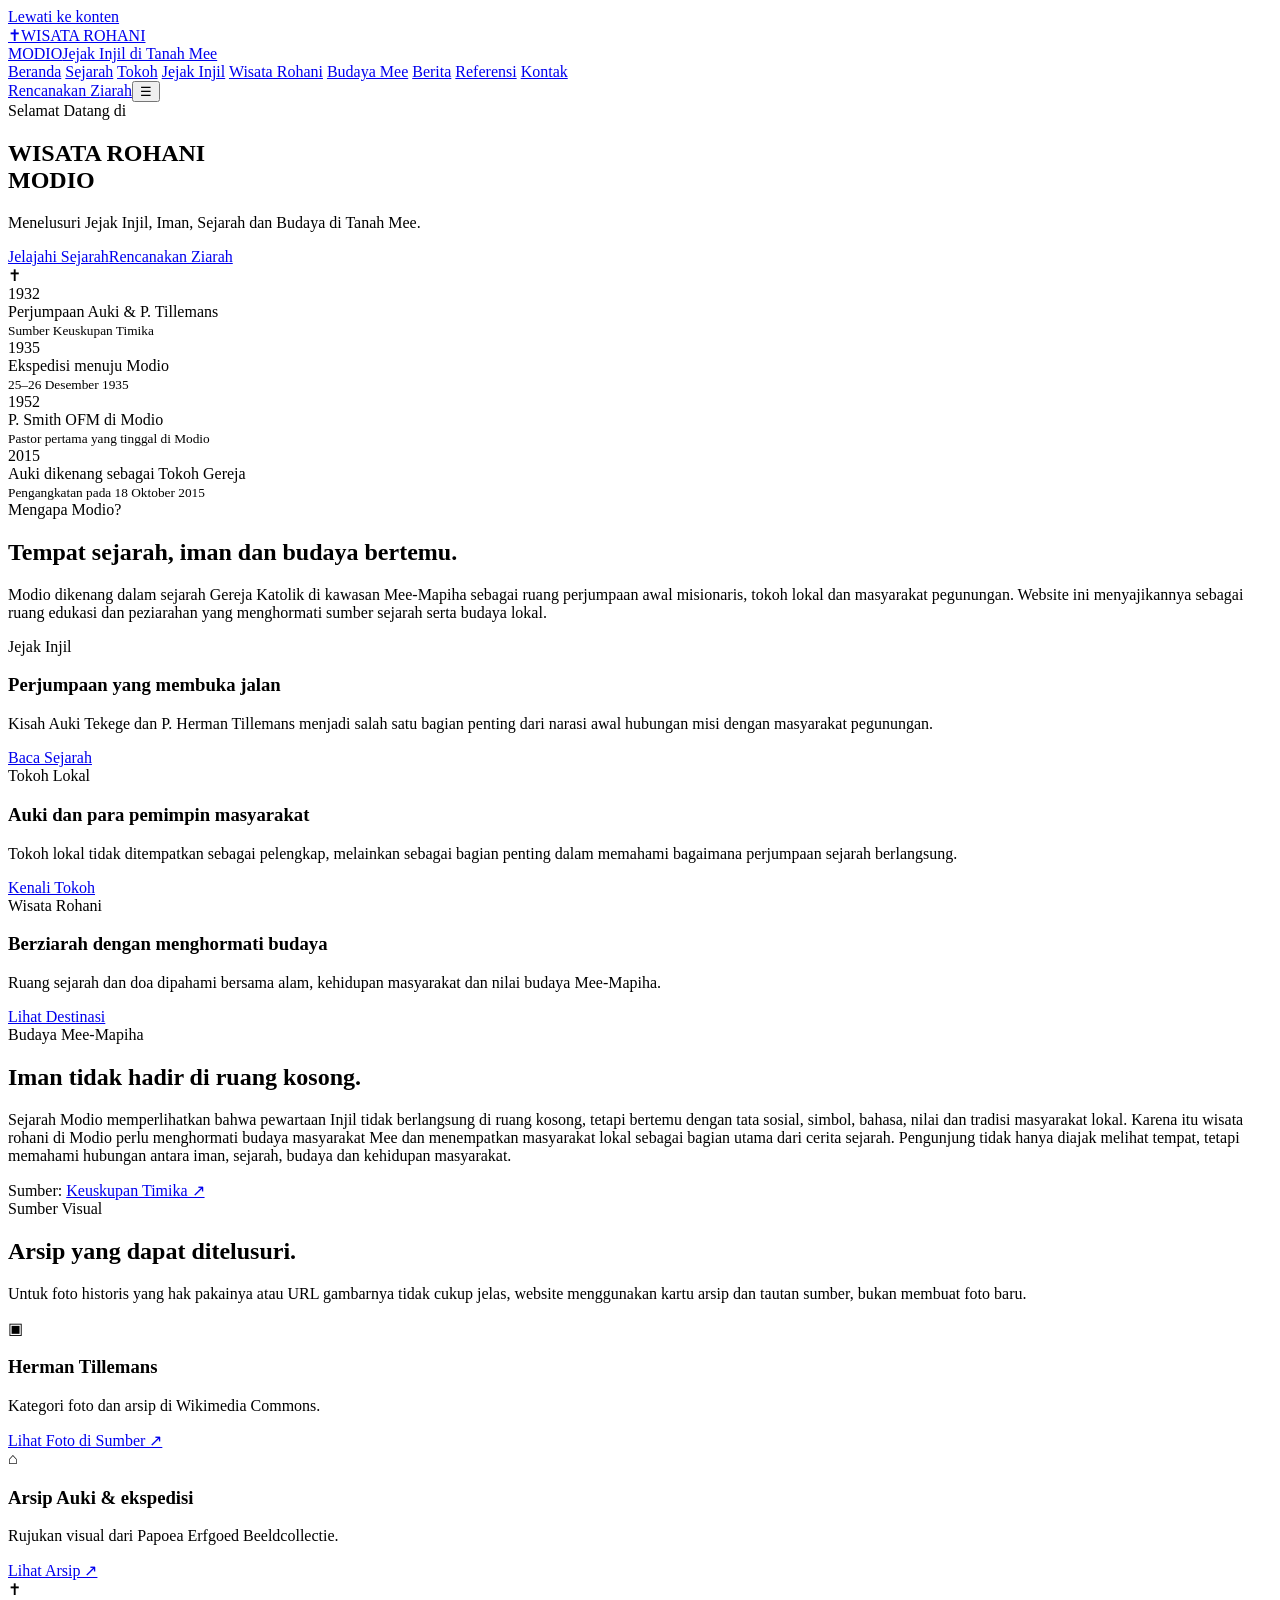
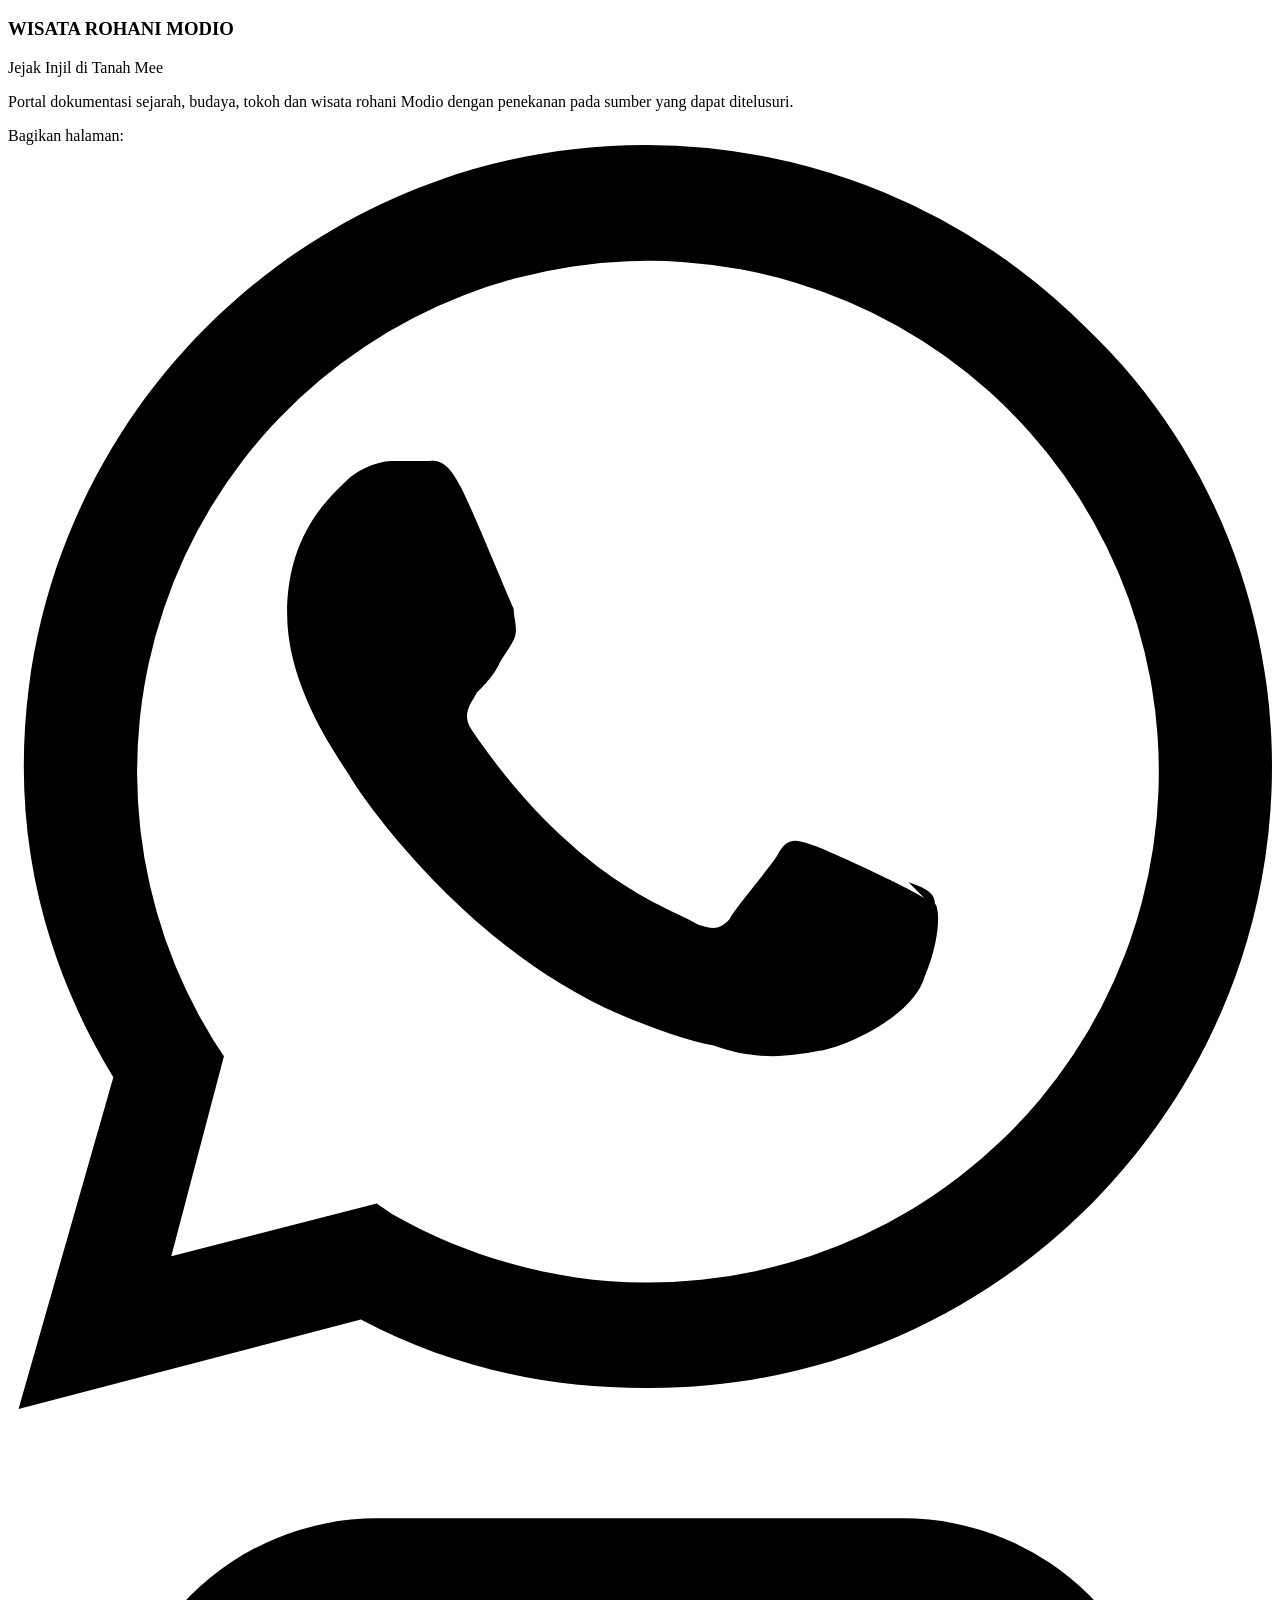
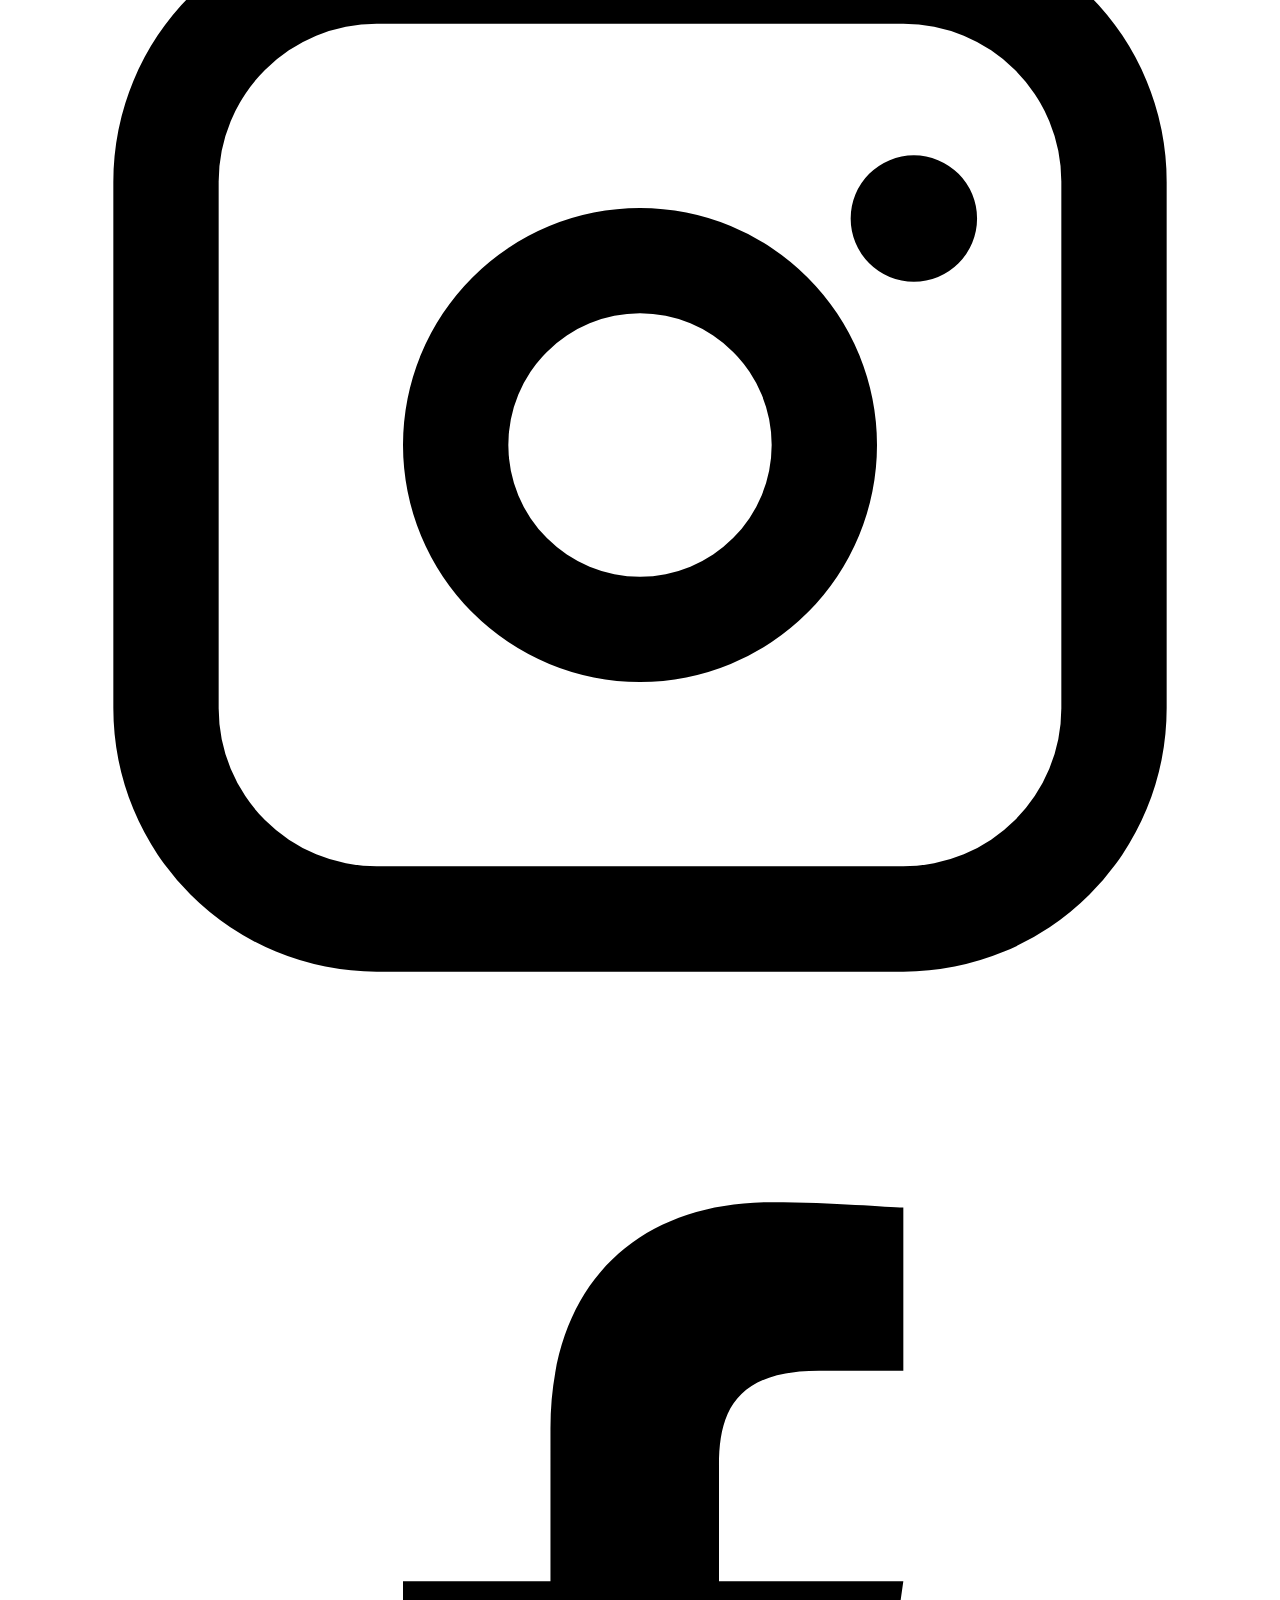
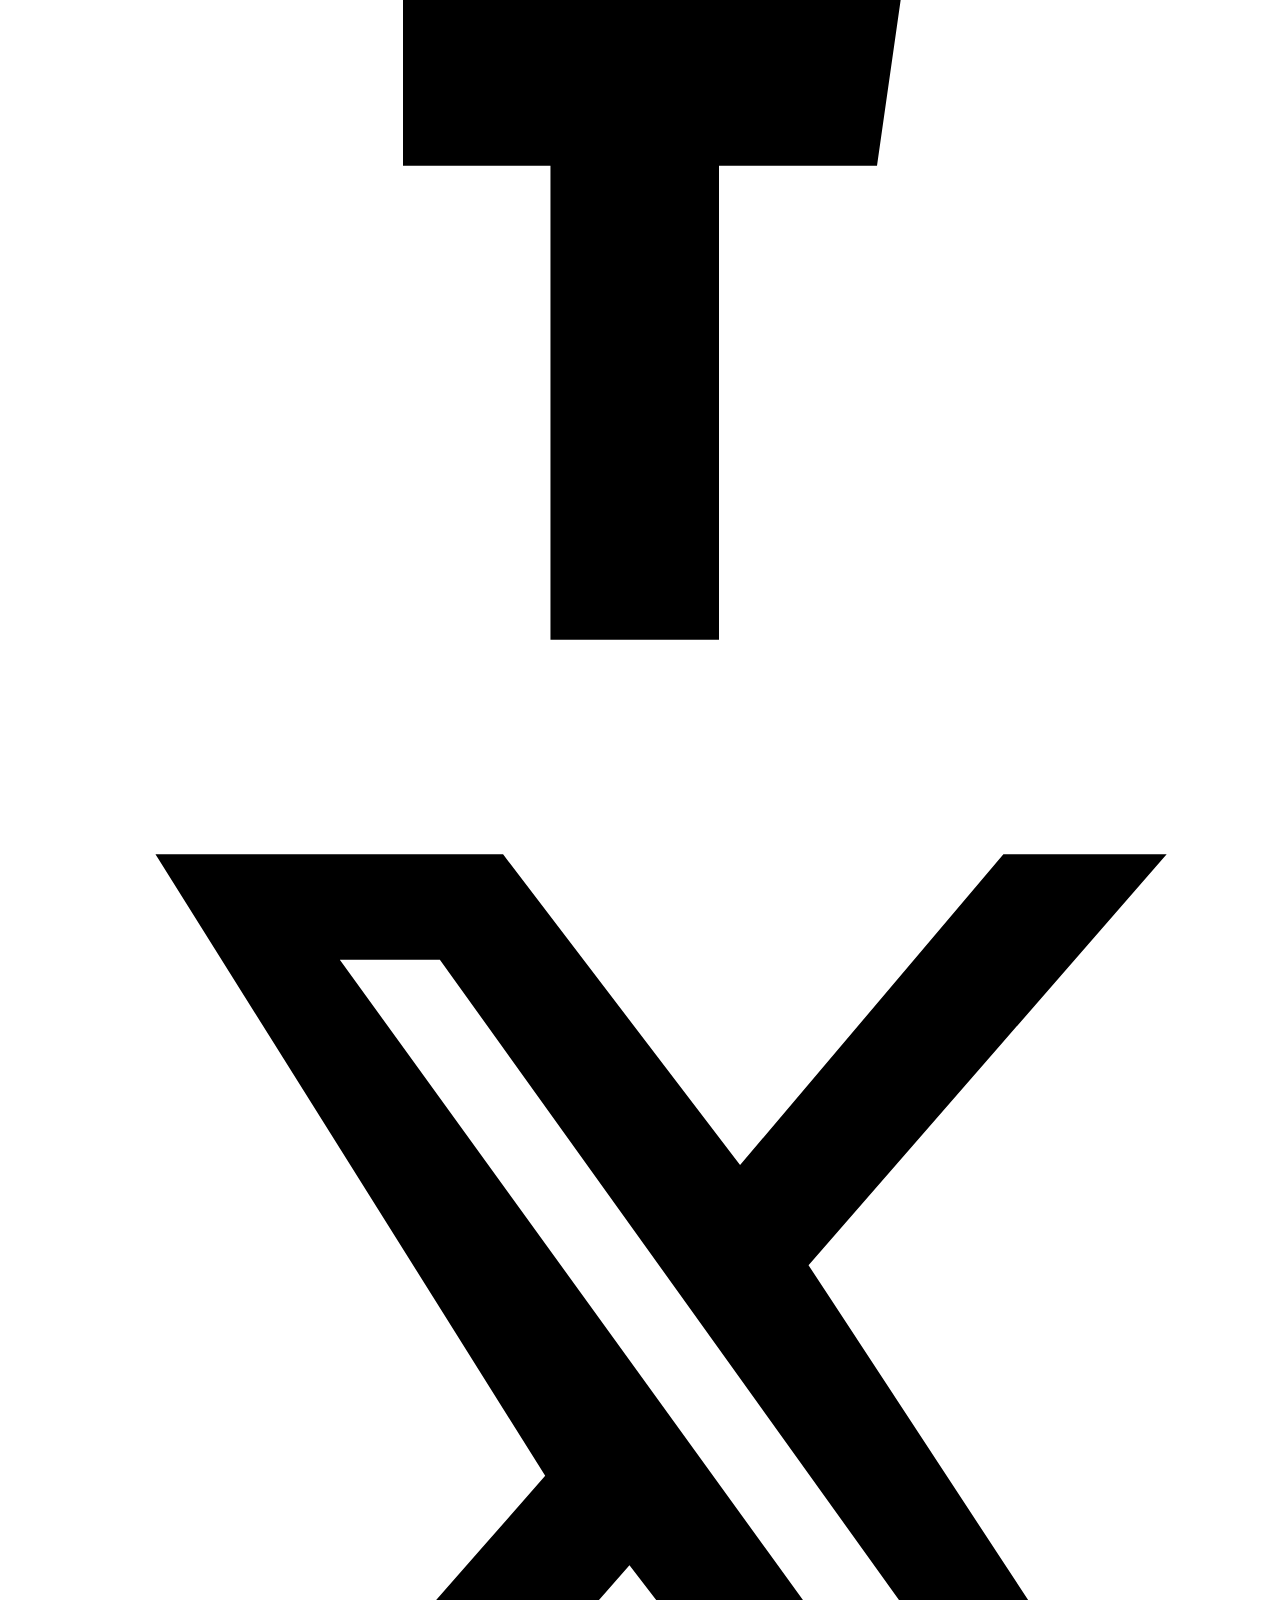
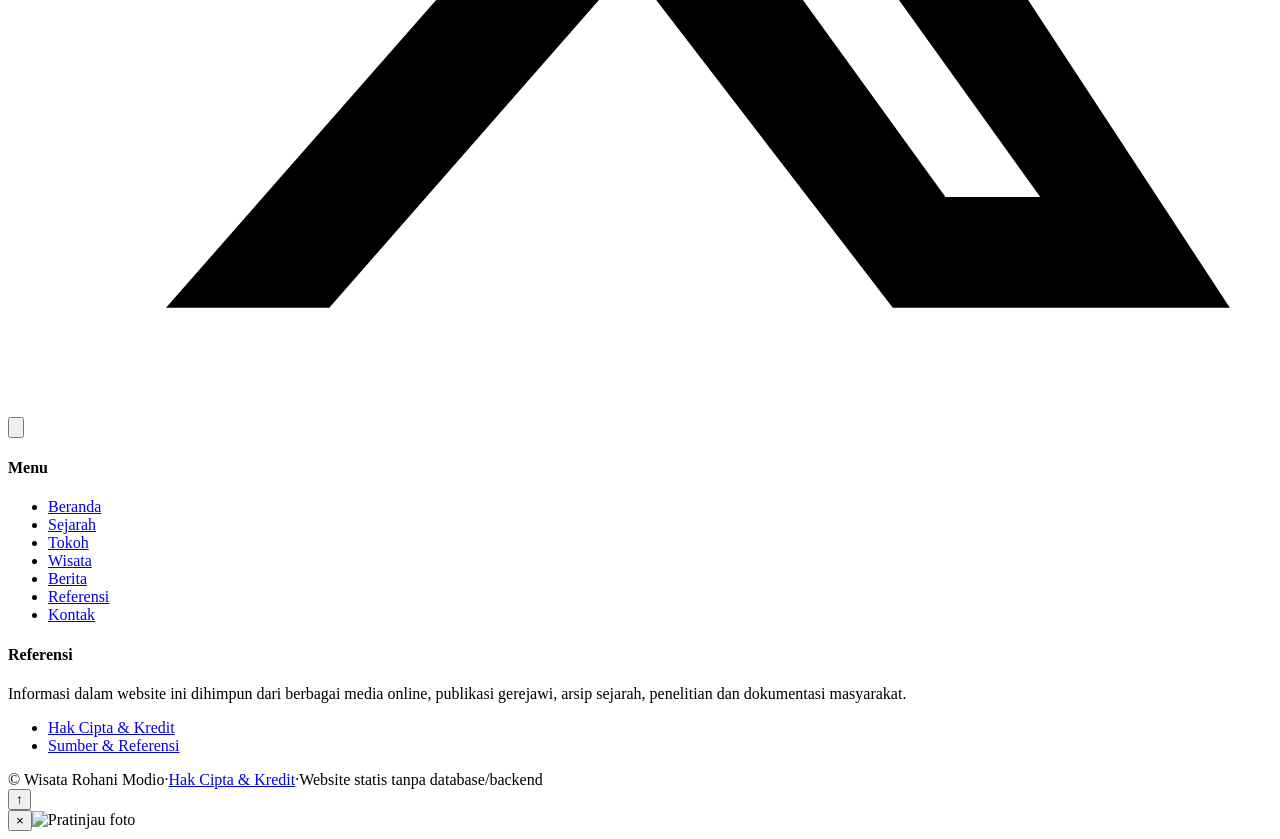
==== index.html @ 0e38d4d9 "Add files via upload" ====
<!doctype html>
<html lang="id">
<head>
<meta charset="utf-8">
<meta name="viewport" content="width=device-width, initial-scale=1">
<title>Wisata Rohani Modio | Jejak Injil di Tanah Mee</title>
<meta name="description" content="Website dokumentasi sejarah, tokoh, budaya dan wisata rohani Modio di Tanah Mee.">
<meta name="keywords" content="Wisata Rohani Modio, Modio, Auki Tekege, Sejarah Modio, Mee, Papua, Wisata Rohani Papua, Gereja Katolik Modio, P. Herman Tillemans, P. Smith OFM">
<meta property="og:type" content="website">
<meta property="og:title" content="Wisata Rohani Modio | Jejak Injil di Tanah Mee">
<meta property="og:description" content="Website dokumentasi sejarah, tokoh, budaya dan wisata rohani Modio di Tanah Mee.">
<meta property="og:url" content="https://example.com/index.html">
<meta property="og:site_name" content="Wisata Rohani Modio">
<link rel="canonical" href="https://example.com/index.html">
<link rel="icon" href="assets/icons/cross.svg" type="image/svg+xml">
<link rel="stylesheet" href="css/style.css">
</head><a class="skip-link" href="#main">Lewati ke konten</a>
<header class="site-header"><div class="container navbar">
<a class="brand" href="index.html" aria-label="Wisata Rohani Modio, Beranda">
  <span class="brand-mark" aria-hidden="true">✝</span><span><span class="brand-title">WISATA ROHANI<br>MODIO</span><span class="brand-sub">Jejak Injil di Tanah Mee</span></span>
</a>
<nav class="nav-links" aria-label="Navigasi utama">
  <a data-page="index.html" href="index.html">Beranda</a>
  <a data-page="sejarah.html" href="sejarah.html">Sejarah</a>
  <a data-page="tokoh.html" href="tokoh.html">Tokoh</a>
  <a data-page="wisata.html" href="wisata.html">Jejak Injil</a>
  <a data-page="wisata.html" href="wisata.html">Wisata Rohani</a>
  <a data-page="wisata.html" href="wisata.html#budaya">Budaya Mee</a>
  <a data-page="berita.html" href="berita.html">Berita</a>
  <a data-page="referensi.html" href="referensi.html">Referensi</a>
  <a data-page="kontak.html" href="kontak.html">Kontak</a>
</nav><a class="nav-cta" href="kontak.html">Rencanakan Ziarah</a><button class="menu-toggle" aria-label="Buka menu" aria-expanded="false">☰</button>
</div></header>
<main id="main">
<section class="hero"><div class="container hero-inner reveal">
<div class="eyebrow">Selamat Datang di</div><h1>WISATA ROHANI<br><span>MODIO</span></h1>
<p>Menelusuri Jejak Injil, Iman, Sejarah dan Budaya di Tanah Mee.</p>
<div class="hero-actions"><a class="btn btn-primary" href="sejarah.html">Jelajahi Sejarah</a><a class="btn btn-light" href="kontak.html">Rencanakan Ziarah</a></div>
</div><div class="cross-note" aria-hidden="true">✝</div></section>
<section class="stats"><div class="container stats-grid">
<div class="stat"><div class="stat-year">1932</div><div class="stat-label">Perjumpaan Auki &amp; P. Tillemans</div><small>Sumber Keuskupan Timika</small></div>
<div class="stat"><div class="stat-year">1935</div><div class="stat-label">Ekspedisi menuju Modio</div><small>25–26 Desember 1935</small></div>
<div class="stat"><div class="stat-year">1952</div><div class="stat-label">P. Smith OFM di Modio</div><small>Pastor pertama yang tinggal di Modio</small></div>
<div class="stat"><div class="stat-year">2015</div><div class="stat-label">Auki dikenang sebagai Tokoh Gereja</div><small>Pengangkatan pada 18 Oktober 2015</small></div>
</div></section>

<section class="section"><div class="container">
<div class="section-head"><div><div class="kicker">Mengapa Modio?</div><h2>Tempat sejarah, iman dan budaya bertemu.</h2></div><p class="section-intro">Modio dikenang dalam sejarah Gereja Katolik di kawasan Mee-Mapiha sebagai ruang perjumpaan awal misionaris, tokoh lokal dan masyarakat pegunungan. Website ini menyajikannya sebagai ruang edukasi dan peziarahan yang menghormati sumber sejarah serta budaya lokal.</p></div>
<div class="cards">
<article class="card reveal"><div class="card-body"><div class="kicker">Jejak Injil</div><h3>Perjumpaan yang membuka jalan</h3><p>Kisah Auki Tekege dan P. Herman Tillemans menjadi salah satu bagian penting dari narasi awal hubungan misi dengan masyarakat pegunungan.</p><a class="btn btn-primary" href="sejarah.html">Baca Sejarah</a></div></article>
<article class="card reveal"><div class="card-body"><div class="kicker">Tokoh Lokal</div><h3>Auki dan para pemimpin masyarakat</h3><p>Tokoh lokal tidak ditempatkan sebagai pelengkap, melainkan sebagai bagian penting dalam memahami bagaimana perjumpaan sejarah berlangsung.</p><a class="btn btn-primary" href="tokoh.html">Kenali Tokoh</a></div></article>
<article class="card reveal"><div class="card-body"><div class="kicker">Wisata Rohani</div><h3>Berziarah dengan menghormati budaya</h3><p>Ruang sejarah dan doa dipahami bersama alam, kehidupan masyarakat dan nilai budaya Mee-Mapiha.</p><a class="btn btn-primary" href="wisata.html">Lihat Destinasi</a></div></article>
</div></div></section>

<section class="section alt" id="budaya"><div class="container"><div class="section-head"><div><div class="kicker">Budaya Mee-Mapiha</div><h2>Iman tidak hadir di ruang kosong.</h2></div></div>
<div class="callout"><p>Sejarah Modio memperlihatkan bahwa pewartaan Injil tidak berlangsung di ruang kosong, tetapi bertemu dengan tata sosial, simbol, bahasa, nilai dan tradisi masyarakat lokal. Karena itu wisata rohani di Modio perlu menghormati budaya masyarakat Mee dan menempatkan masyarakat lokal sebagai bagian utama dari cerita sejarah. Pengunjung tidak hanya diajak melihat tempat, tetapi memahami hubungan antara iman, sejarah, budaya dan kehidupan masyarakat.</p><div class="source" style="margin-top:14px">Sumber: <a href="https://www.keuskupantimika.org/gereja-dan-budaya-lokal/" target="_blank" rel="noopener noreferrer">Keuskupan Timika ↗</a></div></div>
</div></section>

<section class="section"><div class="container"><div class="section-head"><div><div class="kicker">Sumber Visual</div><h2>Arsip yang dapat ditelusuri.</h2></div><p class="section-intro">Untuk foto historis yang hak pakainya atau URL gambarnya tidak cukup jelas, website menggunakan kartu arsip dan tautan sumber, bukan membuat foto baru.</p></div>
<div class="archive-grid">
<div class="archive-card reveal"><div class="archive-icon">▣</div><div><h3>Herman Tillemans</h3><p>Kategori foto dan arsip di Wikimedia Commons.</p><a class="btn btn-primary" href="https://commons.wikimedia.org/wiki/Category:Herman_Tillemans" target="_blank" rel="noopener noreferrer">Lihat Foto di Sumber ↗</a></div></div>
<div class="archive-card reveal"><div class="archive-icon">⌂</div><div><h3>Arsip Auki &amp; ekspedisi</h3><p>Rujukan visual dari Papoea Erfgoed Beeldcollectie.</p><a class="btn btn-primary" href="https://www.papuaheritage.com/papua-tengah/paniai-dogiyai-deiyai" target="_blank" rel="noopener noreferrer">Lihat Arsip ↗</a></div></div>
</div></div></section>
</main><footer class="footer">
<div class="container">
  <div class="footer-grid">
    <div>
      <div class="footer-brand"><span class="footer-cross">✝</span><div><h3>WISATA ROHANI MODIO</h3><p class="footer-tagline">Jejak Injil di Tanah Mee</p></div></div>
      <p>Portal dokumentasi sejarah, budaya, tokoh dan wisata rohani Modio dengan penekanan pada sumber yang dapat ditelusuri.</p>
      <div class="footer-social" aria-label="Bagikan website Wisata Rohani Modio">
        <span class="social-label">Bagikan halaman:</span>
        <a class="social-icon whatsapp" data-share-social="whatsapp" href="#" target="_blank" rel="noopener noreferrer" aria-label="Bagikan melalui WhatsApp" title="Bagikan ke WhatsApp"><svg viewBox="0 0 24 24" aria-hidden="true"><path d="M20.5 3.5A11.8 11.8 0 0 0 12.1 0C5.6 0 .3 5.3.3 11.8c0 2.1.6 4.1 1.7 5.9L.2 24l6.5-1.7c1.7.9 3.5 1.3 5.4 1.3h.1c6.5 0 11.8-5.3 11.8-11.8 0-3.2-1.3-6.2-3.5-8.3ZM12.1 21.6c-1.7 0-3.4-.5-4.8-1.3l-.3-.2-3.9 1 1-3.8-.2-.3a9.7 9.7 0 1 1 8.2 4.6Zm5.3-7.3c-.3-.2-1.8-.9-2.1-1-.3-.1-.5-.2-.7.2-.2.3-.8 1-.9 1.2-.2.2-.3.2-.6.1-.3-.2-1.3-.5-2.5-1.6-.9-.8-1.6-1.8-1.8-2.1-.2-.3 0-.5.1-.7.1-.1.3-.3.4-.5.1-.2.2-.3.3-.5.1-.2 0-.4 0-.6-.1-.2-.7-1.7-1-2.3-.3-.6-.5-.5-.7-.5h-.6c-.2 0-.6.1-.9.4-.3.3-1.1 1-1.1 2.5s1.1 2.9 1.2 3.1c.1.2 2.1 3.2 5.1 4.5.7.3 1.3.5 1.8.6.8.3 1.5.2 2 .1.6-.1 1.8-.7 2-1.4.3-.7.3-1.3.2-1.4 0-.2-.2-.3-.5-.4Z"/></svg></a>
        <a class="social-icon instagram" data-share-social="instagram" href="#" target="_blank" rel="noopener noreferrer" aria-label="Bagikan melalui Instagram" title="Bagikan ke Instagram"><svg viewBox="0 0 24 24" aria-hidden="true"><path d="M7 2h10a5 5 0 0 1 5 5v10a5 5 0 0 1-5 5H7a5 5 0 0 1-5-5V7a5 5 0 0 1 5-5Zm0 2a3 3 0 0 0-3 3v10a3 3 0 0 0 3 3h10a3 3 0 0 0 3-3V7a3 3 0 0 0-3-3H7Zm5 3.5A4.5 4.5 0 1 1 7.5 12 4.5 4.5 0 0 1 12 7.5Zm0 2A2.5 2.5 0 1 0 14.5 12 2.5 2.5 0 0 0 12 9.5Zm5.2-3a1.2 1.2 0 1 1-1.2 1.2 1.2 1.2 0 0 1 1.2-1.2Z"/></svg></a>
        <a class="social-icon facebook" data-share-social="facebook" href="#" target="_blank" rel="noopener noreferrer" aria-label="Bagikan melalui Facebook" title="Bagikan ke Facebook"><svg viewBox="0 0 24 24" aria-hidden="true"><path d="M13.5 22v-9h3l.5-3.5h-3.5V7.3c0-1 .3-1.8 1.9-1.8H17V2.4c-.3 0-1.3-.1-2.5-.1-2.5 0-4.2 1.5-4.2 4.3v2.9H7.5V13h2.8v9h3.2Z"/></svg></a>
        <a class="social-icon x-social" data-share-social="x" href="#" target="_blank" rel="noopener noreferrer" aria-label="Bagikan melalui X" title="Bagikan ke X"><svg viewBox="0 0 24 24" aria-hidden="true"><path d="M18.9 2H22l-6.8 7.8L23.2 22h-6.4l-5-6.5L6.1 22H3l7.2-8.2L2.8 2h6.6l4.5 5.9L18.9 2Zm-1.1 17.9h1.8L8.2 4H6.3l11.5 15.9Z"/></svg></a>
        <button class="social-icon copy-share" type="button" data-copy-link aria-label="Salin tautan website" title="Salin tautan"><svg viewBox="0 0 24 24" aria-hidden="true"><path d="M16 1H4a2 2 0 0 0-2 2v13h2V3h12V1Zm3 4H8a2 2 0 0 0-2 2v14a2 2 0 0 0 2 2h11a2 2 0 0 0 2-2V7a2 2 0 0 0-2-2Zm0 16H8V7h11v14Z"/></svg></button>
      </div>
    </div>
    <div><h4>Menu</h4><ul><li><a href="index.html">Beranda</a></li><li><a href="sejarah.html">Sejarah</a></li><li><a href="tokoh.html">Tokoh</a></li><li><a href="wisata.html">Wisata</a></li><li><a href="berita.html">Berita</a></li><li><a href="referensi.html">Referensi</a></li><li><a href="kontak.html">Kontak</a></li></ul></div>
    <div><h4>Referensi</h4><p>Informasi dalam website ini dihimpun dari berbagai media online, publikasi gerejawi, arsip sejarah, penelitian dan dokumentasi masyarakat.</p><ul class="footer-legal"><li><a href="hak-cipta.html">Hak Cipta &amp; Kredit</a></li><li><a href="referensi.html">Sumber &amp; Referensi</a></li></ul></div>
  </div>
  <div class="copyright"><span>© <span data-year></span> Wisata Rohani Modio</span><span class="copyright-sep">·</span><a href="hak-cipta.html">Hak Cipta &amp; Kredit</a><span class="copyright-sep">·</span><span>Website statis tanpa database/backend</span></div>
</div></footer>
<button class="back-top" aria-label="Kembali ke atas">↑</button>
<div class="modal" id="photoModal" role="dialog" aria-modal="true" aria-label="Pratinjau foto"><div class="modal-box"><button class="modal-close" aria-label="Tutup">×</button><img src="" alt="Pratinjau foto"><div class="modal-caption"></div></div></div>
<script src="js/script.js"></script></body></html>
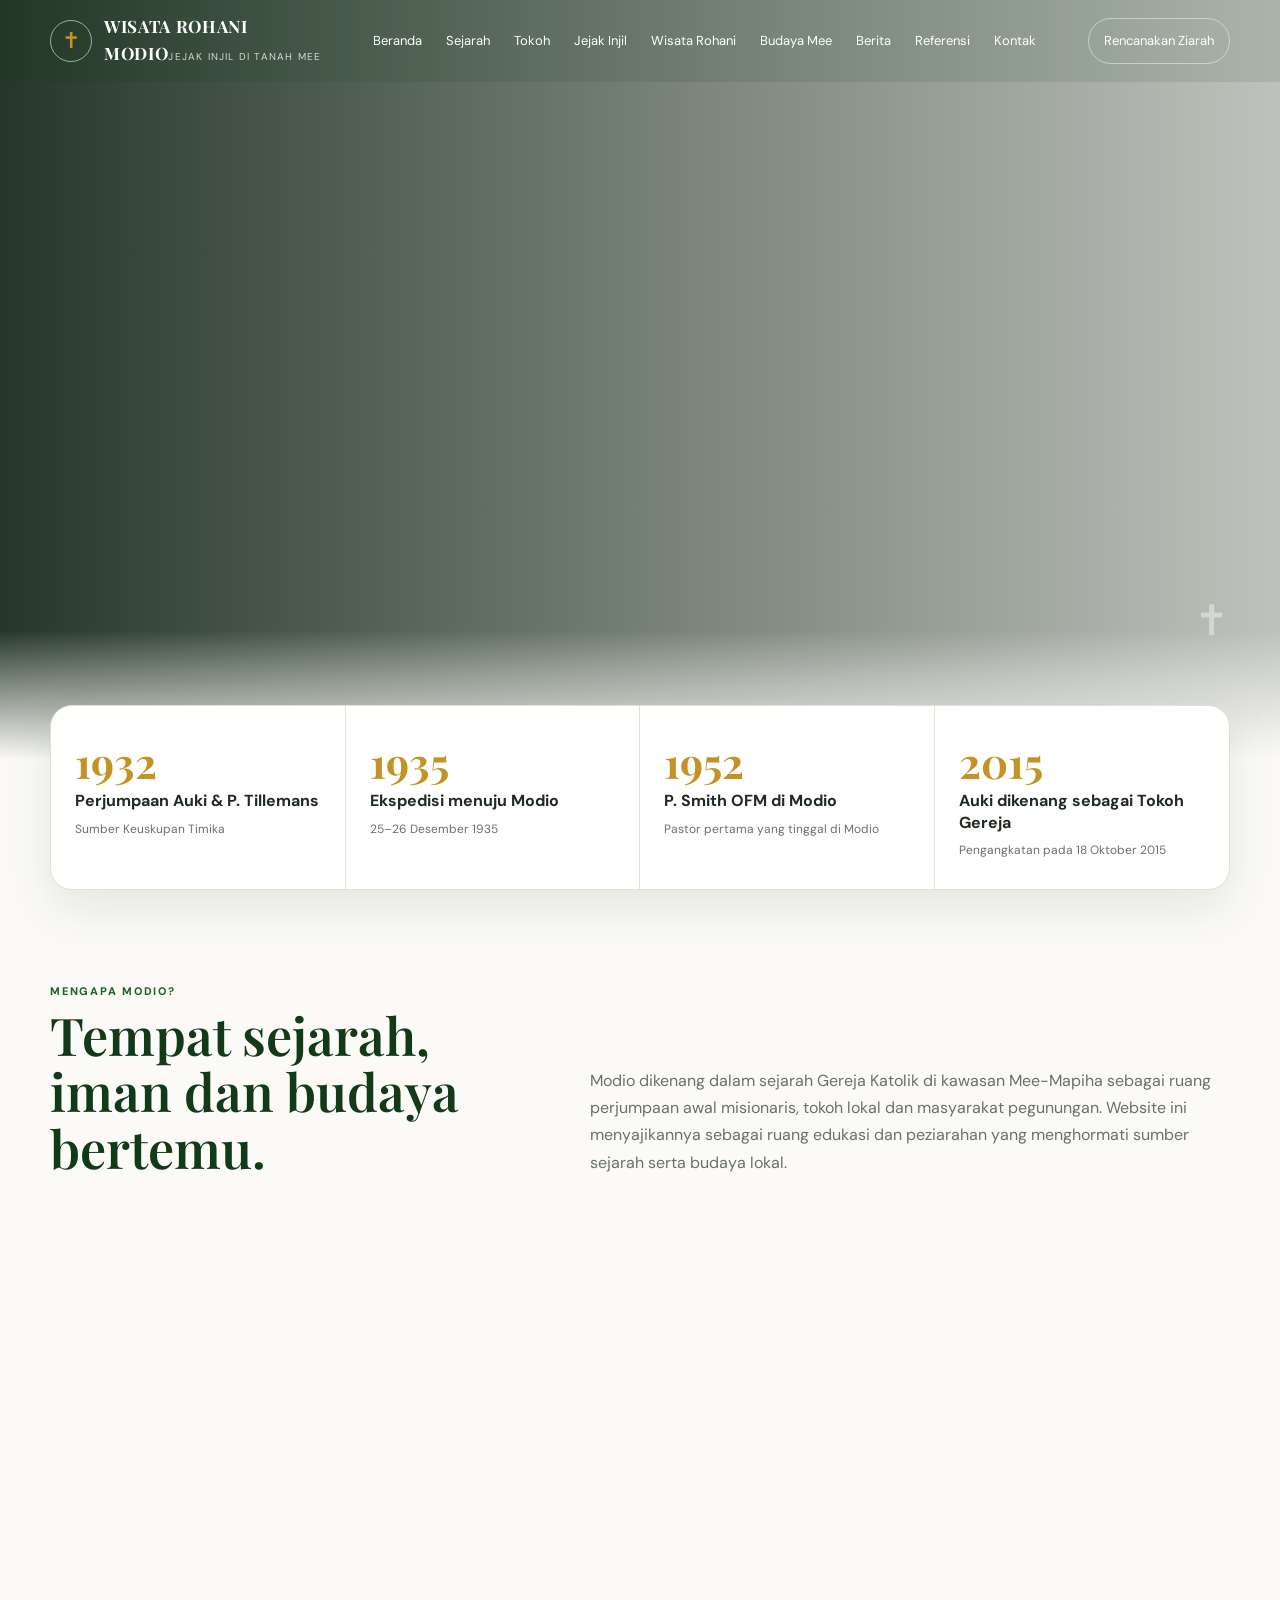
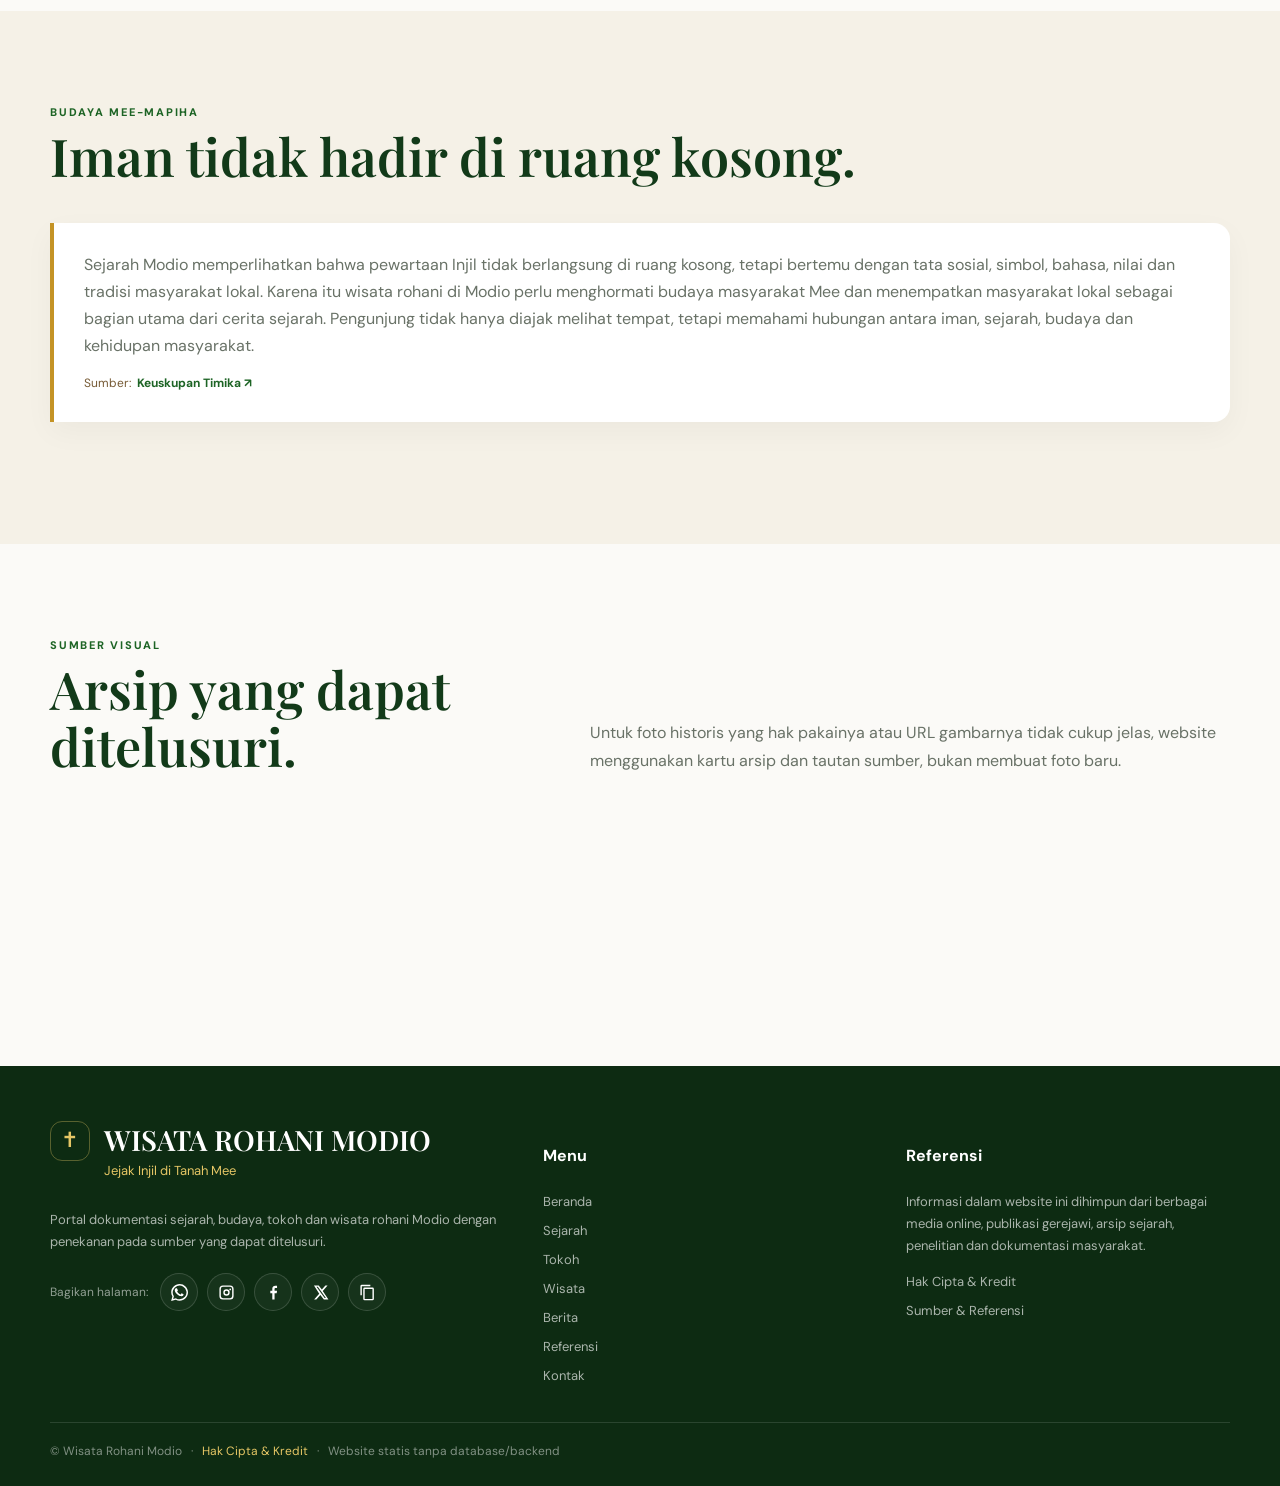
==== commit ee6d4de5: "Update index.html" ====
--- a/index.html
+++ b/index.html
@@ -12,8 +12,8 @@
 <meta property="og:url" content="https://example.com/index.html">
 <meta property="og:site_name" content="Wisata Rohani Modio">
 <link rel="canonical" href="https://example.com/index.html">
-<link rel="icon" href="assets/icons/cross.svg" type="image/svg+xml">
-<link rel="stylesheet" href="css/style.css">
+<link rel="icon" href="cross.svg" type="image/svg+xml">
+<link rel="stylesheet" href="style.css">
 </head><a class="skip-link" href="#main">Lewati ke konten</a>
 <header class="site-header"><div class="container navbar">
 <a class="brand" href="index.html" aria-label="Wisata Rohani Modio, Beranda">
@@ -83,4 +83,4 @@
 </div></footer>
 <button class="back-top" aria-label="Kembali ke atas">↑</button>
 <div class="modal" id="photoModal" role="dialog" aria-modal="true" aria-label="Pratinjau foto"><div class="modal-box"><button class="modal-close" aria-label="Tutup">×</button><img src="" alt="Pratinjau foto"><div class="modal-caption"></div></div></div>
-<script src="js/script.js"></script></body></html>+<script src="js/script.js"></script></body></html>
--- a/style.css
+++ b/style.css
@@ -0,0 +1,60 @@
+
+@import url('https://fonts.googleapis.com/css2?family=DM+Sans:wght@400;500;600;700&family=Playfair+Display:wght@500;600;700&display=swap');
+
+:root{
+  --green-900:#123A19;--green-700:#1D6425;--gold:#C49325;--cream:#F5F1E7;
+  --white:#fff;--brown:#765A35;--ink:#1f2a20;--muted:#697267;--line:#e6e0d3;
+  --shadow:0 18px 50px rgba(18,58,25,.10);--radius:18px;--max:1180px;
+}
+*{box-sizing:border-box}html{scroll-behavior:smooth}body{margin:0;font-family:"DM Sans",sans-serif;color:var(--ink);background:#fbfaf7;line-height:1.7}
+img{max-width:100%;display:block}a{color:inherit}button,input,textarea,select{font:inherit}
+.container{width:min(var(--max),calc(100% - 40px));margin:auto}.skip-link{position:fixed;left:12px;top:-50px;background:var(--gold);color:#111;padding:10px 14px;z-index:9999}.skip-link:focus{top:12px}
+.site-header{position:fixed;inset:0 0 auto 0;z-index:1000;transition:.25s;background:rgba(18,58,25,.10);color:#fff}
+.site-header.scrolled{background:rgba(18,58,25,.97);box-shadow:0 8px 28px rgba(0,0,0,.12)}
+.navbar{min-height:82px;display:flex;align-items:center;justify-content:space-between;gap:22px}.brand{display:flex;align-items:center;gap:12px;text-decoration:none}.brand-mark{width:42px;height:42px;border:1px solid rgba(255,255,255,.55);border-radius:50%;display:grid;place-items:center;color:var(--gold);font-size:22px}.brand-title{font-family:"Playfair Display",serif;font-weight:700;font-size:17px;line-height:1.05;letter-spacing:.04em}.brand-sub{font-size:10px;opacity:.78;letter-spacing:.12em;text-transform:uppercase;margin-top:4px}
+.nav-links{display:flex;align-items:center;gap:4px;list-style:none;margin:0;padding:0}.nav-links a{display:block;text-decoration:none;padding:9px 10px;border-radius:10px;font-size:13px}.nav-links a:hover,.nav-links a.active{background:rgba(255,255,255,.11);color:#fff}
+.nav-cta{border:1px solid rgba(255,255,255,.45);padding:11px 15px;border-radius:999px;text-decoration:none;font-size:13px;white-space:nowrap}.nav-cta:hover{background:var(--gold);border-color:var(--gold);color:#172018}
+.menu-toggle{display:none;border:0;background:transparent;color:#fff;font-size:28px;cursor:pointer}
+.hero{min-height:760px;display:grid;align-items:center;color:#fff;position:relative;overflow:hidden;background:
+linear-gradient(90deg,rgba(8,28,12,.88),rgba(8,28,12,.52) 55%,rgba(8,28,12,.25)),
+url("https://commons.wikimedia.org/wiki/Special:Redirect/file/Lapangan%20Terbang%20Papua.jpg?width=1800") center/cover no-repeat;}
+.hero:after{content:"";position:absolute;inset:auto 0 0;height:130px;background:linear-gradient(transparent,#fbfaf7)}
+.hero-inner{padding:150px 0 100px;position:relative;z-index:2;max-width:780px}.eyebrow{color:#f0d58c;text-transform:uppercase;letter-spacing:.18em;font-size:12px;font-weight:700;margin-bottom:15px}.hero h1{font:700 clamp(44px,7vw,86px)/.98 "Playfair Display",serif;margin:0 0 24px}.hero h1 span{color:#e0b951}.hero p{font-size:18px;max-width:660px;color:rgba(255,255,255,.88)}.hero-actions{display:flex;gap:12px;flex-wrap:wrap;margin-top:30px}.btn{display:inline-flex;align-items:center;justify-content:center;gap:8px;padding:13px 19px;border-radius:999px;text-decoration:none;border:1px solid transparent;font-weight:700;font-size:13px;cursor:pointer;transition:.2s}.btn-primary{background:var(--gold);color:#152019}.btn-primary:hover{transform:translateY(-2px);filter:brightness(1.05)}.btn-light{border-color:rgba(255,255,255,.45);color:#fff;background:rgba(255,255,255,.05)}.btn-light:hover{background:#fff;color:var(--green-900)}
+.cross-note{position:absolute;right:4%;bottom:15%;font:500 42px "Playfair Display",serif;color:rgba(255,255,255,.4)}
+.section{padding:92px 0}.section.alt{background:var(--cream)}.section-head{display:flex;justify-content:space-between;align-items:end;gap:30px;margin-bottom:38px}.kicker{font-size:11px;text-transform:uppercase;letter-spacing:.16em;color:var(--green-700);font-weight:800}.section h2{font:600 clamp(34px,5vw,52px)/1.08 "Playfair Display",serif;margin:7px 0 0;color:var(--green-900)}.section-intro{max-width:640px;color:var(--muted);margin:0}
+.stats{margin-top:-55px;position:relative;z-index:5}.stats-grid{display:grid;grid-template-columns:repeat(4,1fr);background:#fff;border:1px solid var(--line);border-radius:22px;box-shadow:var(--shadow);overflow:hidden}.stat{padding:28px 24px;border-right:1px solid var(--line)}.stat:last-child{border-right:0}.stat-year{font:700 42px "Playfair Display",serif;color:var(--gold)}.stat-label{font-weight:700;line-height:1.35}.stat small{display:block;color:var(--muted);margin-top:7px;font-size:12px}
+.cards{display:grid;grid-template-columns:repeat(3,1fr);gap:22px}.card{background:#fff;border:1px solid var(--line);border-radius:var(--radius);overflow:hidden;box-shadow:0 8px 28px rgba(18,58,25,.05);transition:.25s}.card:hover{transform:translateY(-4px);box-shadow:var(--shadow)}.card-body{padding:24px}.card h3{font:600 25px/1.2 "Playfair Display",serif;color:var(--green-900);margin:6px 0 10px}.card p{color:var(--muted);font-size:14px;margin:0 0 15px}.card-img{aspect-ratio:16/10;object-fit:cover;width:100%;background:linear-gradient(135deg,#dce5d8,#f0e4c2)}.source{font-size:12px;color:var(--brown);display:flex;gap:6px;flex-wrap:wrap;align-items:center}.source a{font-weight:700;color:var(--green-700);text-decoration:none}.source a:hover{text-decoration:underline}
+.timeline{position:relative;margin:10px 0}.timeline:before{content:"";position:absolute;left:23px;top:0;bottom:0;width:1px;background:#d7cfbd}.timeline-item{position:relative;padding-left:70px;margin-bottom:42px}.timeline-dot{position:absolute;left:14px;top:4px;width:20px;height:20px;border:5px solid var(--cream);background:var(--gold);border-radius:50%;box-shadow:0 0 0 1px var(--gold)}.timeline-year{font-size:12px;letter-spacing:.14em;text-transform:uppercase;color:var(--gold);font-weight:800}.timeline h3{font:600 30px/1.2 "Playfair Display",serif;color:var(--green-900);margin:5px 0 10px}.timeline p{max-width:780px;color:var(--muted);margin:0 0 12px}
+.page-hero{padding:170px 0 75px;background:linear-gradient(120deg,var(--green-900),#245c2d);color:#fff;position:relative;overflow:hidden}.page-hero:after{content:"✝";position:absolute;right:7%;bottom:-50px;font:220px "Playfair Display",serif;color:rgba(255,255,255,.035)}.page-hero h1{font:600 clamp(40px,6vw,68px)/1.05 "Playfair Display",serif;margin:8px 0 12px}.page-hero p{max-width:720px;color:rgba(255,255,255,.78);margin:0}
+.callout{padding:28px 30px;border-left:4px solid var(--gold);background:#fff;border-radius:0 16px 16px 0;box-shadow:0 10px 30px rgba(0,0,0,.04);margin:30px 0}.callout p{margin:0;color:var(--muted)}
+.person-grid{display:grid;grid-template-columns:repeat(3,1fr);gap:22px}.person-card{padding:24px;background:#fff;border:1px solid var(--line);border-radius:18px}.avatar{width:82px;height:82px;border-radius:50%;display:grid;place-items:center;background:var(--cream);color:var(--green-900);font:700 26px "Playfair Display",serif;margin-bottom:15px}.person-card h3{font:600 24px "Playfair Display",serif;margin:0 0 4px;color:var(--green-900)}.role{color:var(--gold);font-size:12px;font-weight:800;text-transform:uppercase;letter-spacing:.08em}.person-card p{font-size:14px;color:var(--muted)}
+.search-row{display:flex;gap:12px;margin-bottom:28px}.search-row input{flex:1;padding:14px 16px;border:1px solid var(--line);border-radius:12px;background:#fff;outline:none}.search-row input:focus{border-color:var(--gold);box-shadow:0 0 0 3px rgba(196,147,37,.12)}
+.filters{display:flex;gap:8px;flex-wrap:wrap}.filter{border:1px solid var(--line);background:#fff;padding:9px 13px;border-radius:999px;cursor:pointer;color:var(--muted);font-size:12px}.filter.active,.filter:hover{background:var(--green-900);border-color:var(--green-900);color:#fff}
+.archive-grid{display:grid;grid-template-columns:repeat(2,1fr);gap:20px}.archive-card{display:flex;gap:20px;padding:20px;background:#fff;border:1px solid var(--line);border-radius:18px}.archive-icon{width:72px;height:72px;flex:none;border-radius:14px;background:var(--cream);display:grid;place-items:center;font-size:28px;color:var(--green-700)}.archive-card h3{margin:0 0 5px;font:600 23px "Playfair Display",serif;color:var(--green-900)}.archive-card p{margin:0 0 12px;color:var(--muted);font-size:13px}
+.contact-grid{display:grid;grid-template-columns:.85fr 1.15fr;gap:30px}.contact-panel{background:var(--green-900);color:#fff;border-radius:22px;padding:34px}.contact-panel h2{font:600 36px "Playfair Display",serif;margin-top:0}.contact-panel p{color:rgba(255,255,255,.75)}.contact-list{list-style:none;padding:0;margin:25px 0}.contact-list li{padding:10px 0;border-bottom:1px solid rgba(255,255,255,.12)}.contact-list strong{display:block;color:#e6c76c;font-size:12px;text-transform:uppercase;letter-spacing:.08em}.form-panel{background:#fff;border:1px solid var(--line);border-radius:22px;padding:34px}.form-grid{display:grid;grid-template-columns:1fr 1fr;gap:16px}.field{display:flex;flex-direction:column;gap:7px}.field.full{grid-column:1/-1}.field label{font-weight:700;font-size:13px}.field input,.field textarea,.field select{padding:13px 14px;border:1px solid var(--line);border-radius:11px;outline:none;background:#fff}.field textarea{min-height:140px;resize:vertical}.field input:focus,.field textarea:focus,.field select:focus{border-color:var(--gold);box-shadow:0 0 0 3px rgba(196,147,37,.12)}
+.disclaimer{font-size:12px;color:var(--muted);background:var(--cream);padding:18px;border-radius:12px}.source-list{display:grid;gap:14px}.source-item{background:#fff;border:1px solid var(--line);border-radius:14px;padding:18px}.source-item strong{color:var(--green-900)}.source-item a{color:var(--green-700);word-break:break-word}
+.footer{background:#0d2b12;color:#fff;padding:55px 0 24px}.footer-grid{display:grid;grid-template-columns:1.4fr 1fr 1fr;gap:40px}.footer h3{font:600 28px "Playfair Display",serif;margin:0 0 10px}.footer p,.footer li{color:rgba(255,255,255,.65);font-size:13px}.footer ul{list-style:none;padding:0;margin:0;display:grid;gap:7px}.footer a{text-decoration:none}.footer a:hover{color:#e5c665}.copyright{border-top:1px solid rgba(255,255,255,.12);margin-top:35px;padding-top:18px;color:rgba(255,255,255,.48);font-size:12px}
+.back-top{position:fixed;right:20px;bottom:20px;width:44px;height:44px;border:0;border-radius:50%;background:var(--gold);color:#152019;cursor:pointer;opacity:0;transform:translateY(10px);pointer-events:none;transition:.2s;z-index:900}.back-top.show{opacity:1;transform:none;pointer-events:auto}
+.reveal{opacity:0;transform:translateY(22px);transition:.65s ease}.reveal.visible{opacity:1;transform:none}
+.modal{position:fixed;inset:0;background:rgba(0,0,0,.78);display:none;align-items:center;justify-content:center;padding:20px;z-index:2000}.modal.open{display:flex}.modal-box{max-width:900px;max-height:90vh;background:#fff;border-radius:18px;overflow:auto;position:relative}.modal-close{position:absolute;right:12px;top:12px;border:0;background:rgba(0,0,0,.65);color:#fff;width:38px;height:38px;border-radius:50%;cursor:pointer;font-size:20px}.modal-box img{max-height:78vh;width:auto;margin:auto}.modal-caption{padding:15px 20px;font-size:13px;color:var(--muted)}
+/* Footer social sharing & legal */
+.footer-brand{display:flex;gap:14px;align-items:flex-start}.footer-brand h3{margin-bottom:2px}.footer-cross{display:grid;place-items:center;width:40px;height:40px;border:1px solid rgba(229,198,101,.35);border-radius:12px;color:#e5c665;font-size:21px;flex:none}.footer-tagline{margin:0 0 14px!important;color:#e5c665!important}.footer-social{display:flex;align-items:center;gap:9px;flex-wrap:wrap;margin-top:20px}.social-label{font-size:12px;color:rgba(255,255,255,.55);margin-right:3px}.social-icon{width:38px;height:38px;border:1px solid rgba(255,255,255,.15);border-radius:50%;display:grid;place-items:center;background:rgba(255,255,255,.04);color:#fff;transition:transform .25s ease,background .25s ease,border-color .25s ease;color-scheme:dark}.social-icon svg{width:17px;height:17px;fill:currentColor}.social-icon:hover,.social-icon:focus-visible{transform:translateY(-3px);background:rgba(196,147,37,.2);border-color:rgba(229,198,101,.65);color:#e5c665}.social-icon:focus-visible{outline:2px solid #e5c665;outline-offset:3px}.copy-share{font:inherit;cursor:pointer}.footer-legal{margin-top:14px!important}.copyright{display:flex;gap:9px;align-items:center;flex-wrap:wrap}.copyright a{color:#e5c665}.copyright a:hover{text-decoration:underline}.narrow{max-width:900px}.content-card{background:#fff;border:1px solid var(--line);border-radius:22px;padding:clamp(24px,4vw,44px);box-shadow:var(--shadow)}.content-card h2{font-family:"Playfair Display",serif;color:var(--green-900);margin:28px 0 10px}.content-card h2:first-child{margin-top:0}.content-card li{margin:8px 0}.content-card a{color:var(--green);font-weight:600}.content-card .callout{margin-top:28px}
+
+@media(max-width:1200px){.nav-links a{padding:8px 7px}.nav-cta{display:none}}
+@media(max-width:992px){.menu-toggle{display:block}.nav-links{display:none;position:absolute;top:82px;left:20px;right:20px;background:var(--green-900);padding:12px;border-radius:16px;box-shadow:var(--shadow);flex-direction:column;align-items:stretch}.nav-links.open{display:flex}.nav-links a{padding:12px}.cards,.person-grid{grid-template-columns:repeat(2,1fr)}.stats-grid{grid-template-columns:repeat(2,1fr)}.stat:nth-child(2){border-right:0}.stat:nth-child(-n+2){border-bottom:1px solid var(--line)}.contact-grid{grid-template-columns:1fr}.footer-grid{grid-template-columns:1fr 1fr}}
+@media(max-width:768px){.container{width:min(var(--max),calc(100% - 28px))}.hero{min-height:700px}.hero-inner{padding-top:130px}.section{padding:70px 0}.section-head{display:block}.section-intro{margin-top:14px}.archive-grid{grid-template-columns:1fr}.timeline-item{padding-left:55px}.timeline:before{left:17px}.timeline-dot{left:8px}.form-grid{grid-template-columns:1fr}.field.full{grid-column:auto}}
+@media(max-width:576px){.cards,.person-grid,.stats-grid{grid-template-columns:1fr}.stat{border-right:0;border-bottom:1px solid var(--line)!important}.stat:last-child{border-bottom:0!important}.hero h1{font-size:48px}.hero p{font-size:16px}.archive-card{display:block}.archive-icon{margin-bottom:14px}.footer-grid{grid-template-columns:1fr}.page-hero{padding:145px 0 60px}}
+@media(max-width:400px){.hero h1{font-size:42px}.hero-actions .btn{width:100%}.container{width:calc(100% - 24px)}}
+@media(prefers-reduced-motion:reduce){html{scroll-behavior:auto}.reveal{transition:none}.card,.btn{transition:none}}
+
+/* Enhanced archive photo + social sharing */
+.archive-photo-card .card-img{display:block;height:320px;object-fit:cover;object-position:center top;background:#efe9da}
+.archive-actions{display:flex;gap:9px;flex-wrap:wrap;margin-top:14px}
+.btn-outline{display:inline-flex;align-items:center;justify-content:center;padding:11px 16px;border-radius:10px;border:1px solid var(--green-700);color:var(--green-900);background:#fff;text-decoration:none;font-weight:700;font-size:13px;transition:.25s ease}
+.btn-outline:hover,.btn-outline:focus-visible{background:var(--cream);border-color:var(--gold);color:var(--green-900)}
+.social-icon{position:relative}
+.social-icon.whatsapp:hover{background:rgba(37,211,102,.16)}
+.social-icon.instagram:hover{background:rgba(225,48,108,.16)}
+.social-icon.facebook:hover{background:rgba(24,119,242,.16)}
+.social-icon.x-social:hover{background:rgba(255,255,255,.12)}
+@media(max-width:576px){.archive-photo-card .card-img{height:280px}.archive-actions .btn{width:100%}.archive-actions .btn-outline{width:100%}}
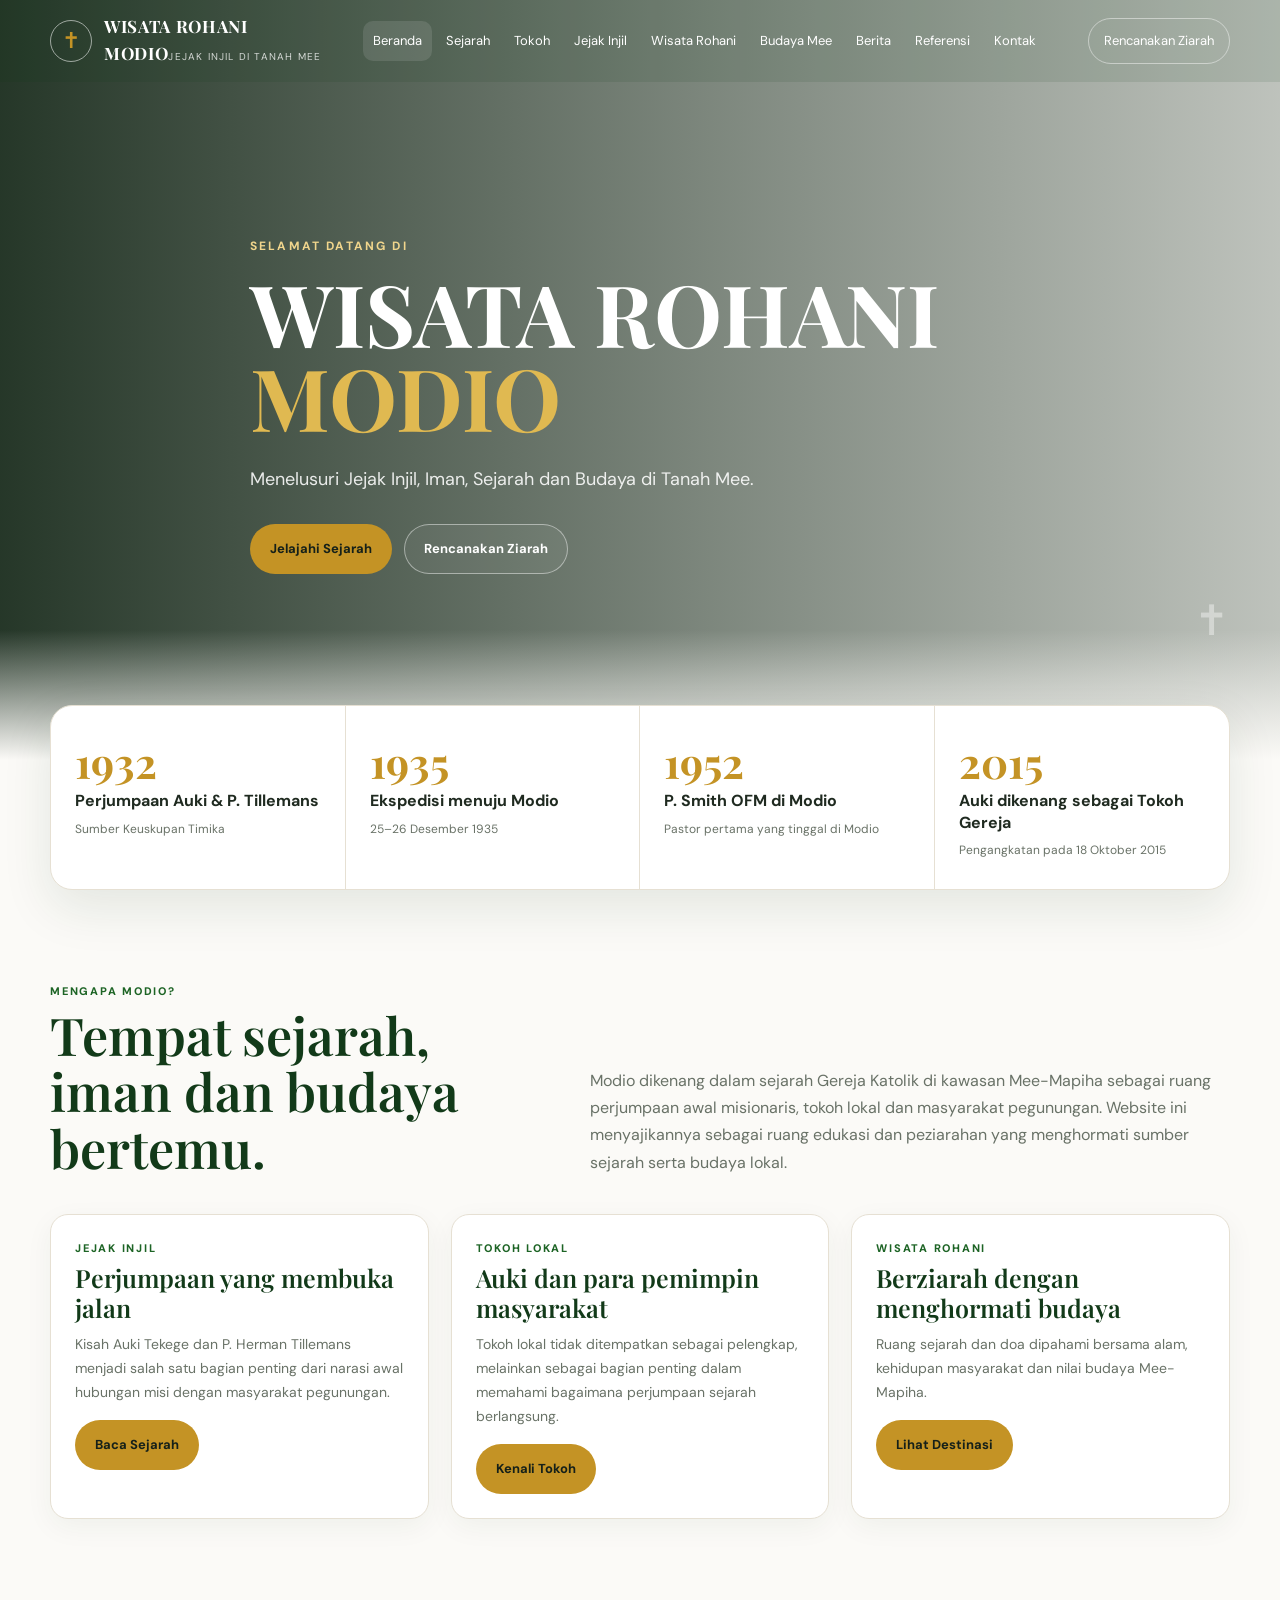
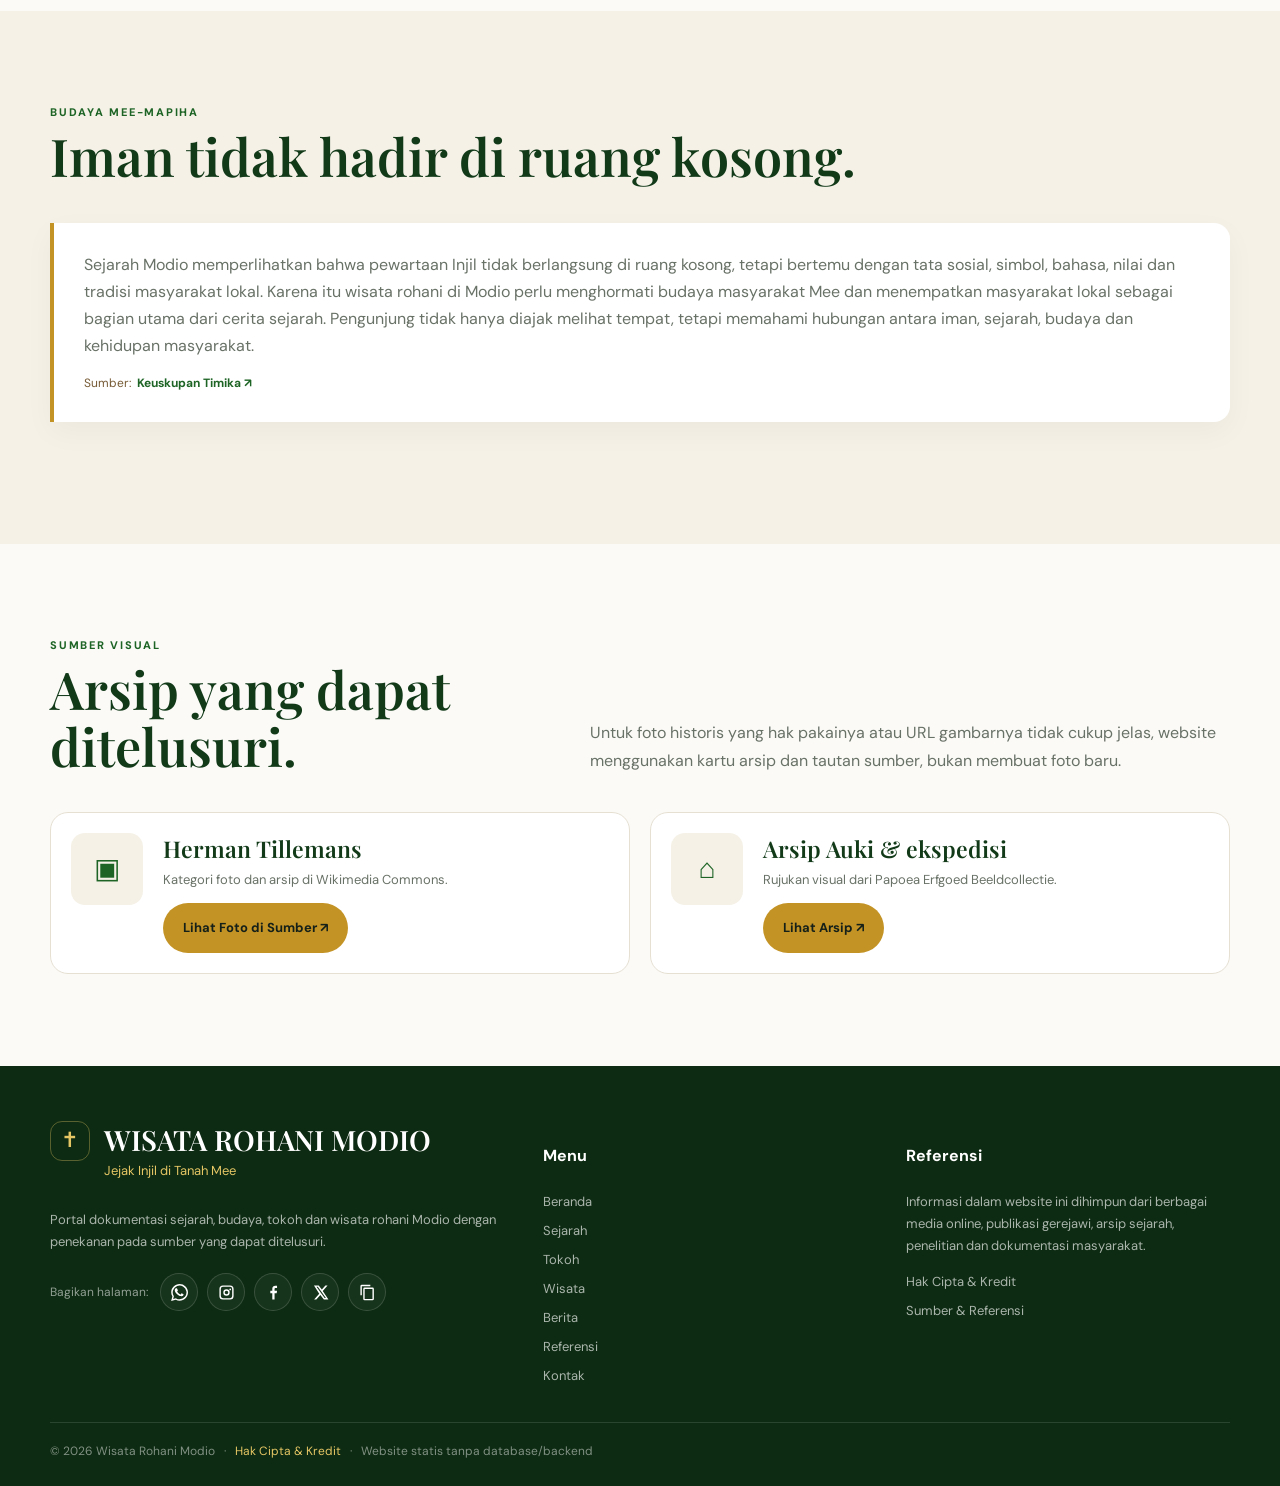
==== commit e91e51b5: "Update index.html" ====
--- a/index.html
+++ b/index.html
@@ -83,4 +83,4 @@
 </div></footer>
 <button class="back-top" aria-label="Kembali ke atas">↑</button>
 <div class="modal" id="photoModal" role="dialog" aria-modal="true" aria-label="Pratinjau foto"><div class="modal-box"><button class="modal-close" aria-label="Tutup">×</button><img src="" alt="Pratinjau foto"><div class="modal-caption"></div></div></div>
-<script src="js/script.js"></script></body></html>
+<script src="script.js"></script></body></html>
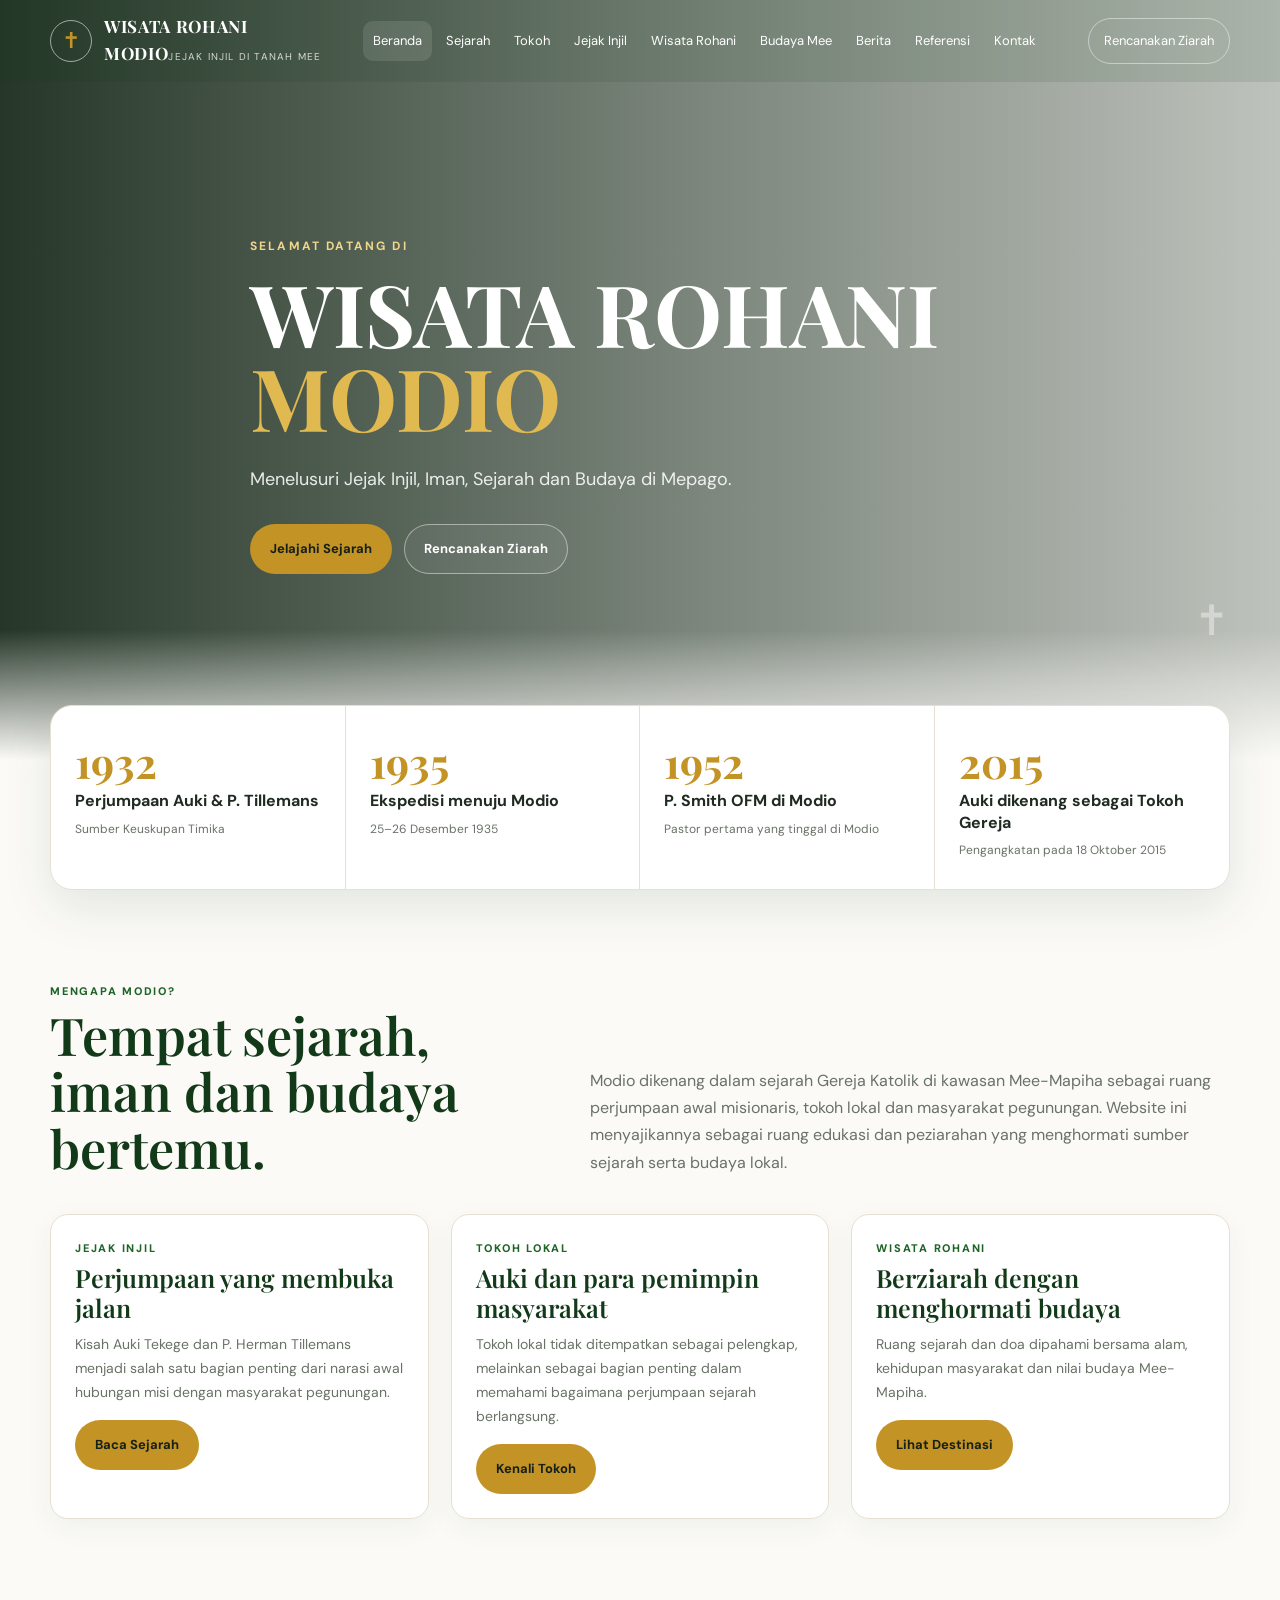
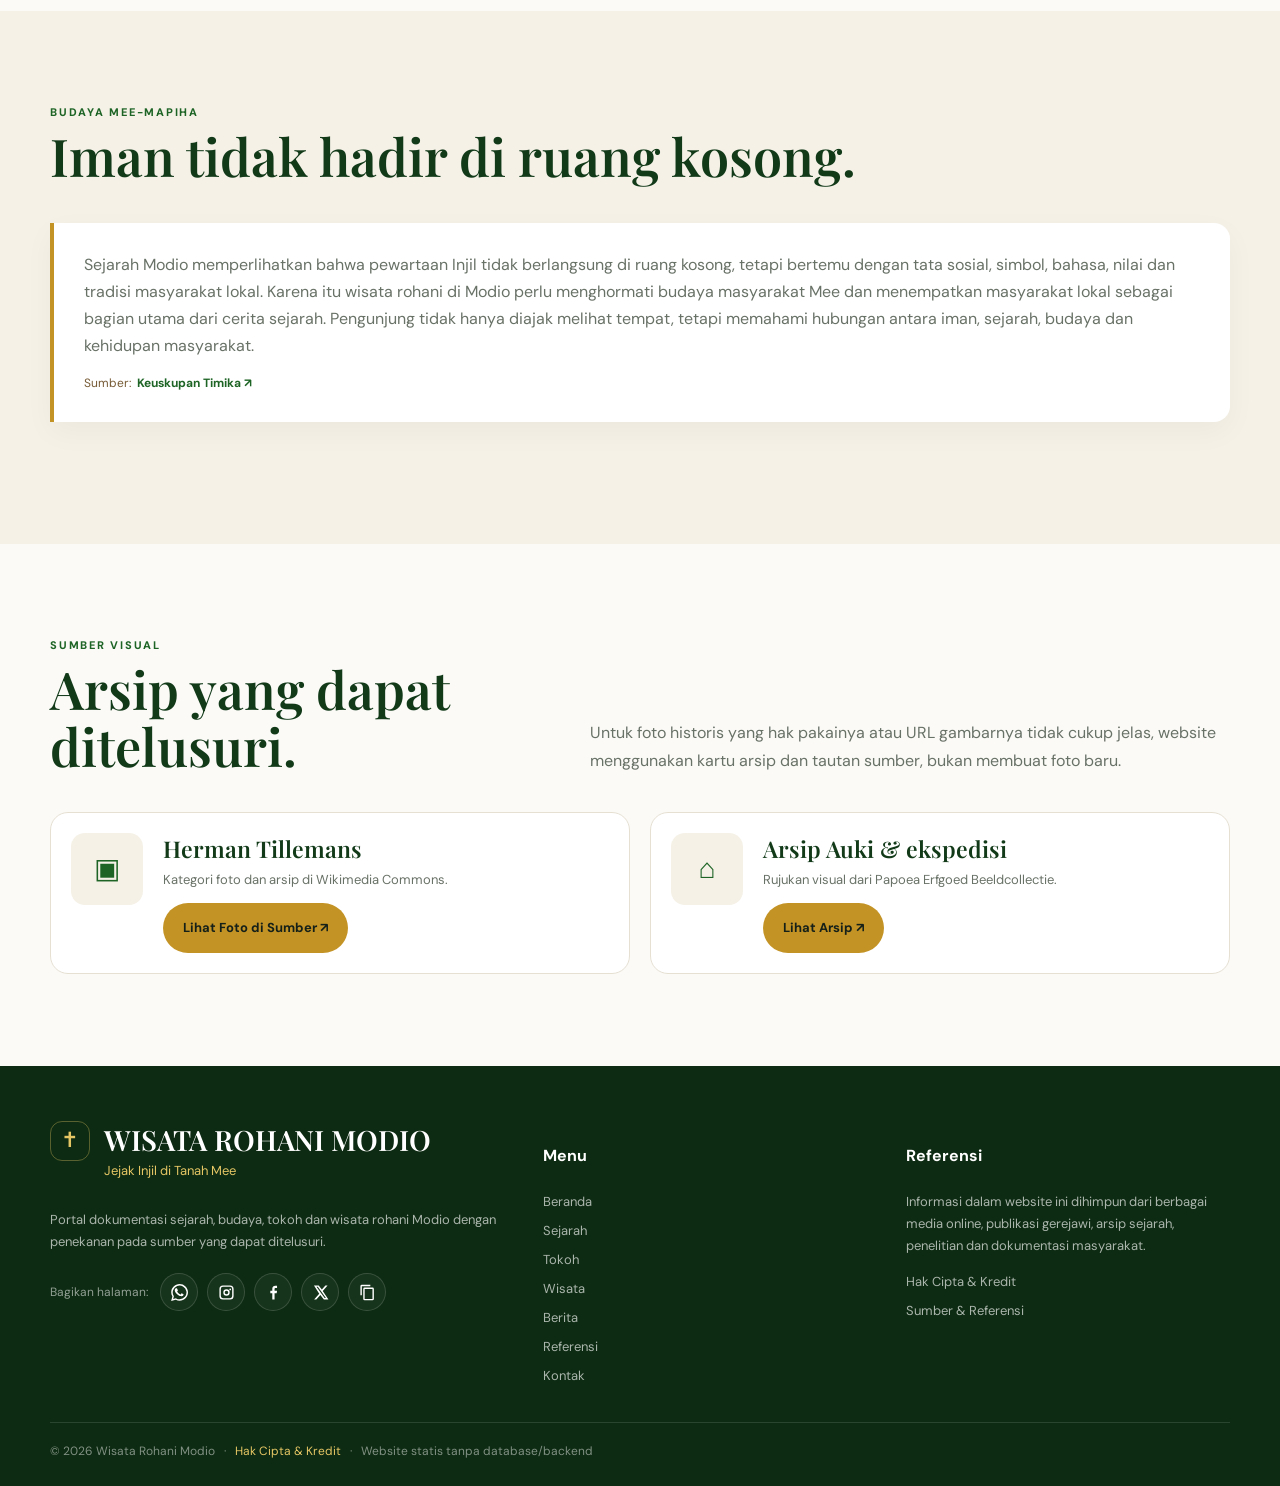
==== commit e021b909: "Update index.html" ====
--- a/index.html
+++ b/index.html
@@ -3,7 +3,7 @@
 <head>
 <meta charset="utf-8">
 <meta name="viewport" content="width=device-width, initial-scale=1">
-<title>Wisata Rohani Modio | Jejak Injil di Tanah Mee</title>
+<title>Wisata Rohani Modio | Jejak Injil di Mepago</title>
 <meta name="description" content="Website dokumentasi sejarah, tokoh, budaya dan wisata rohani Modio di Tanah Mee.">
 <meta name="keywords" content="Wisata Rohani Modio, Modio, Auki Tekege, Sejarah Modio, Mee, Papua, Wisata Rohani Papua, Gereja Katolik Modio, P. Herman Tillemans, P. Smith OFM">
 <meta property="og:type" content="website">
@@ -34,7 +34,7 @@
 <main id="main">
 <section class="hero"><div class="container hero-inner reveal">
 <div class="eyebrow">Selamat Datang di</div><h1>WISATA ROHANI<br><span>MODIO</span></h1>
-<p>Menelusuri Jejak Injil, Iman, Sejarah dan Budaya di Tanah Mee.</p>
+<p>Menelusuri Jejak Injil, Iman, Sejarah dan Budaya di Mepago.</p>
 <div class="hero-actions"><a class="btn btn-primary" href="sejarah.html">Jelajahi Sejarah</a><a class="btn btn-light" href="kontak.html">Rencanakan Ziarah</a></div>
 </div><div class="cross-note" aria-hidden="true">✝</div></section>
 <section class="stats"><div class="container stats-grid">
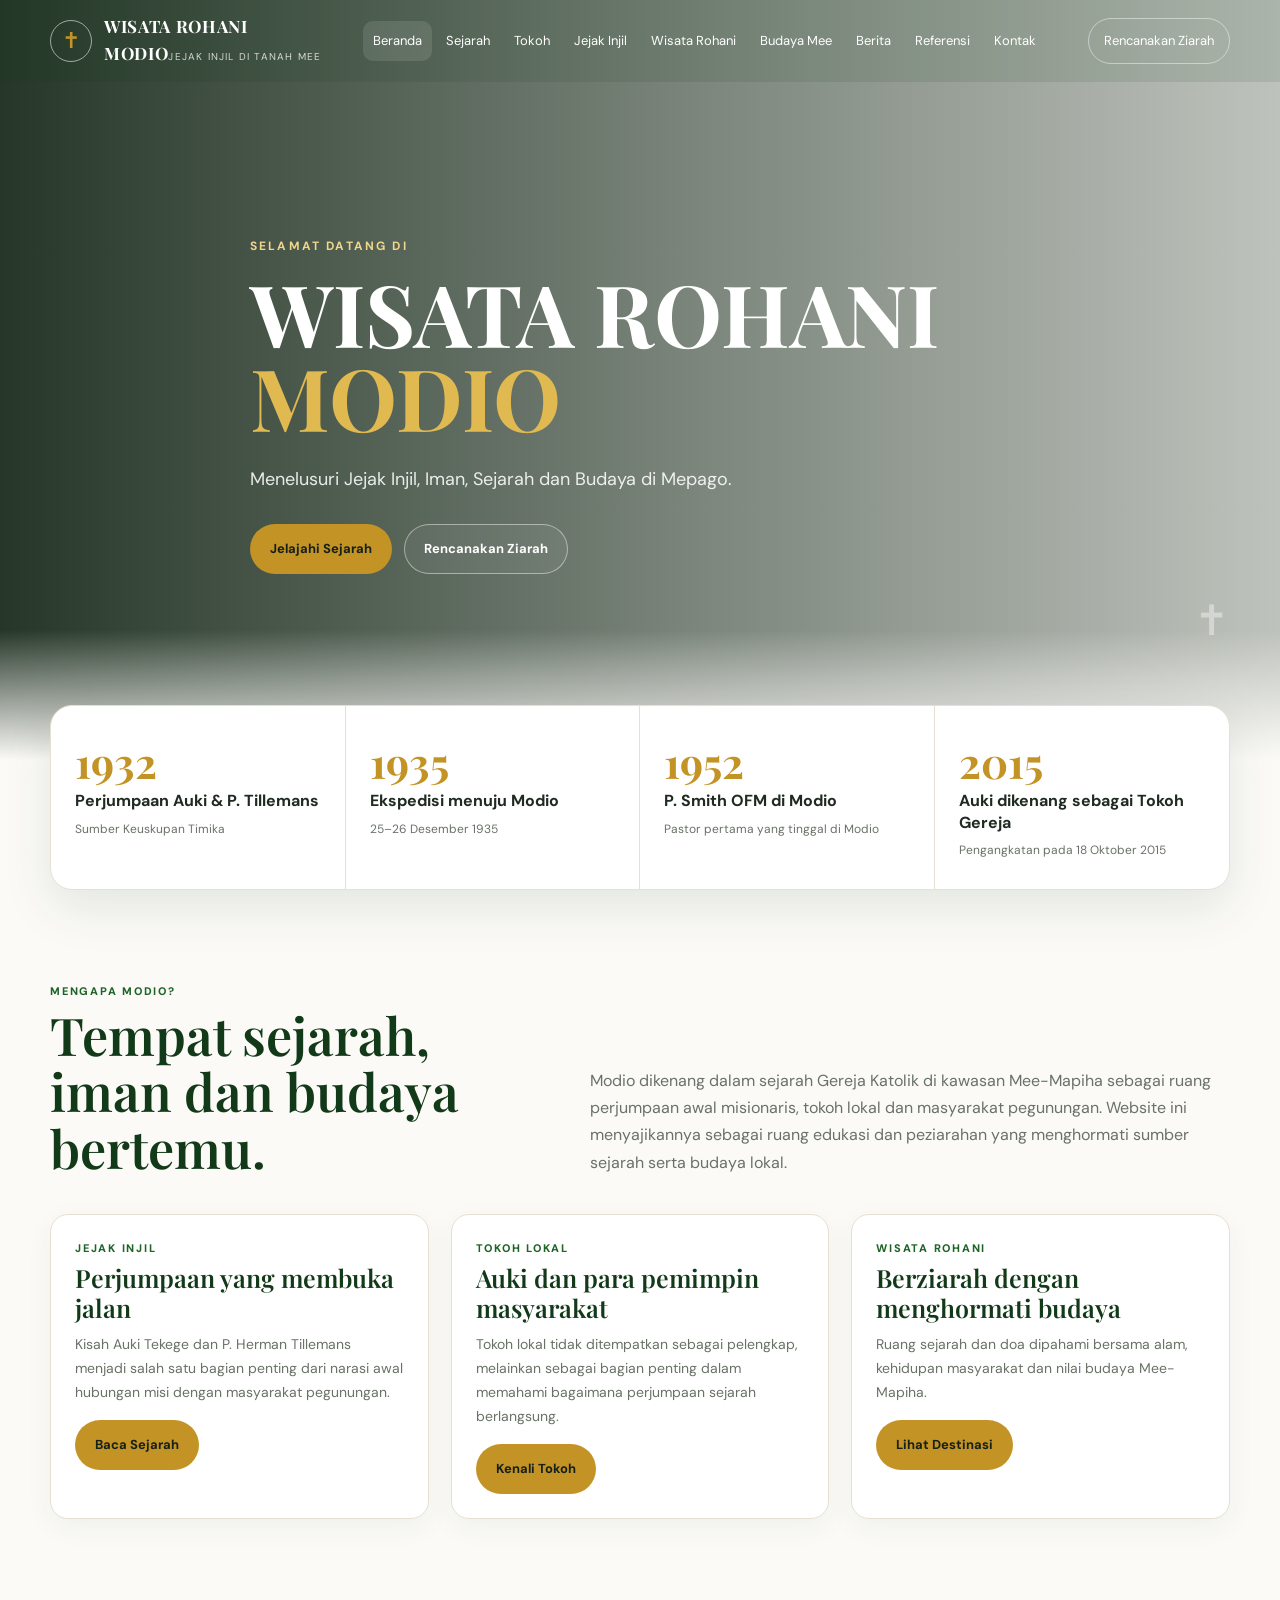
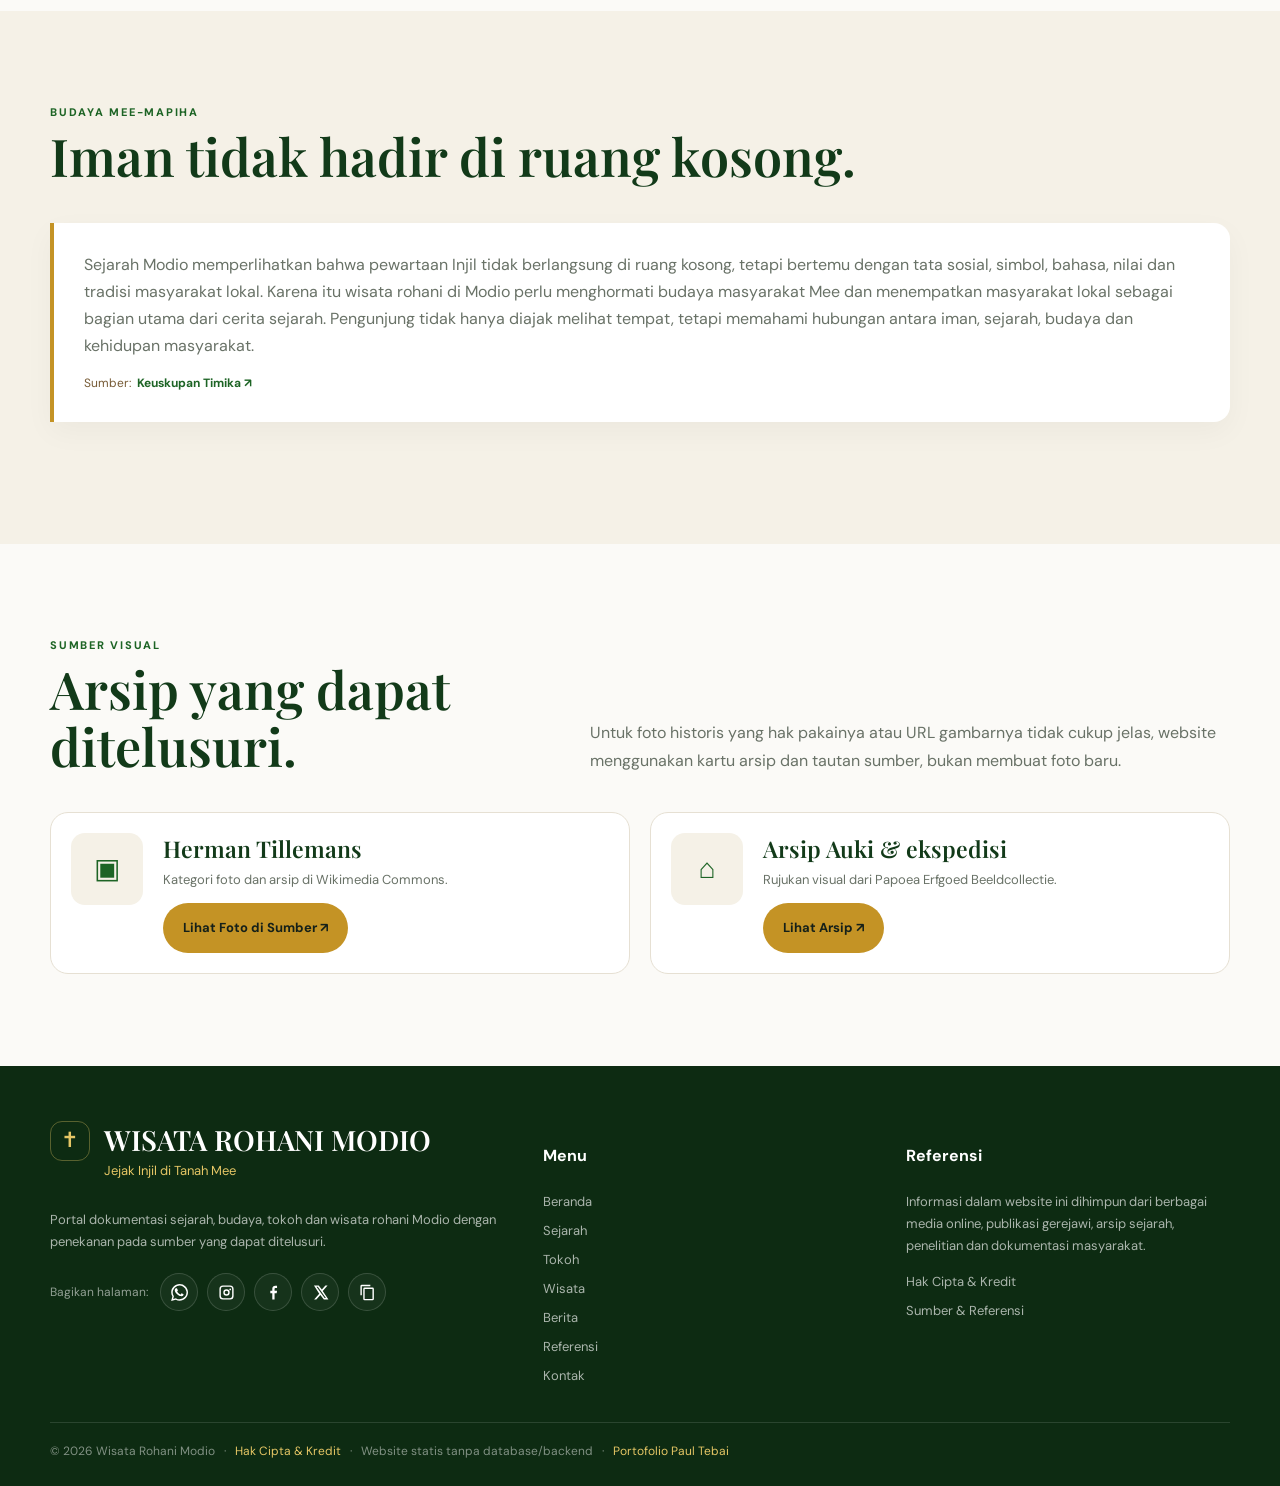
==== commit 4925ed5f: "Update index.html" ====
--- a/index.html
+++ b/index.html
@@ -79,7 +79,7 @@
     <div><h4>Menu</h4><ul><li><a href="index.html">Beranda</a></li><li><a href="sejarah.html">Sejarah</a></li><li><a href="tokoh.html">Tokoh</a></li><li><a href="wisata.html">Wisata</a></li><li><a href="berita.html">Berita</a></li><li><a href="referensi.html">Referensi</a></li><li><a href="kontak.html">Kontak</a></li></ul></div>
     <div><h4>Referensi</h4><p>Informasi dalam website ini dihimpun dari berbagai media online, publikasi gerejawi, arsip sejarah, penelitian dan dokumentasi masyarakat.</p><ul class="footer-legal"><li><a href="hak-cipta.html">Hak Cipta &amp; Kredit</a></li><li><a href="referensi.html">Sumber &amp; Referensi</a></li></ul></div>
   </div>
-  <div class="copyright"><span>© <span data-year></span> Wisata Rohani Modio</span><span class="copyright-sep">·</span><a href="hak-cipta.html">Hak Cipta &amp; Kredit</a><span class="copyright-sep">·</span><span>Website statis tanpa database/backend</span></div>
+  <div class="copyright"><span>© <span data-year></span> Wisata Rohani Modio</span><span class="copyright-sep">·</span><a href="hak-cipta.html">Hak Cipta &amp; Kredit</a><span class="copyright-sep">·</span><span>Website statis tanpa database/backend</span><span class="copyright-sep">·</span><a href="https://paultebai.github.io/portfolio-3d/" target="_blank" rel="noopener noreferrer">Portofolio Paul Tebai</a></div>
 </div></footer>
 <button class="back-top" aria-label="Kembali ke atas">↑</button>
 <div class="modal" id="photoModal" role="dialog" aria-modal="true" aria-label="Pratinjau foto"><div class="modal-box"><button class="modal-close" aria-label="Tutup">×</button><img src="" alt="Pratinjau foto"><div class="modal-caption"></div></div></div>
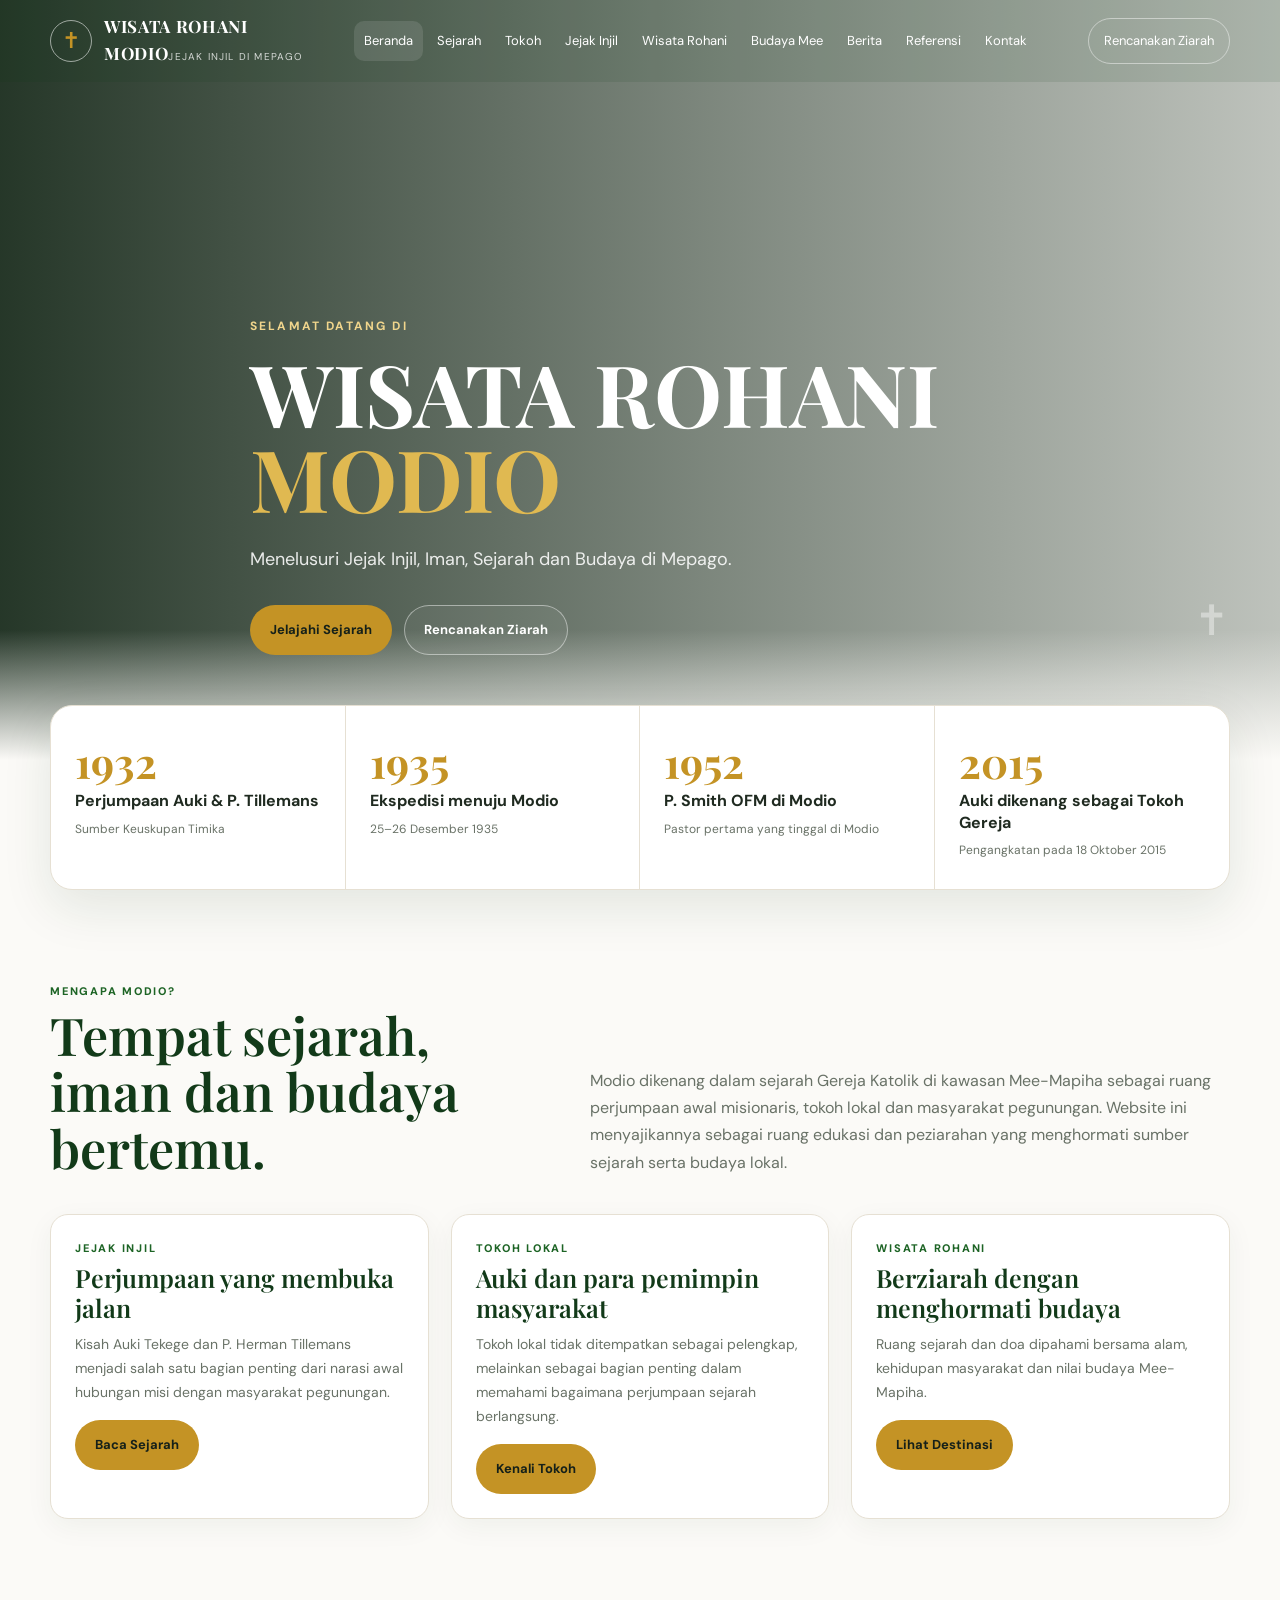
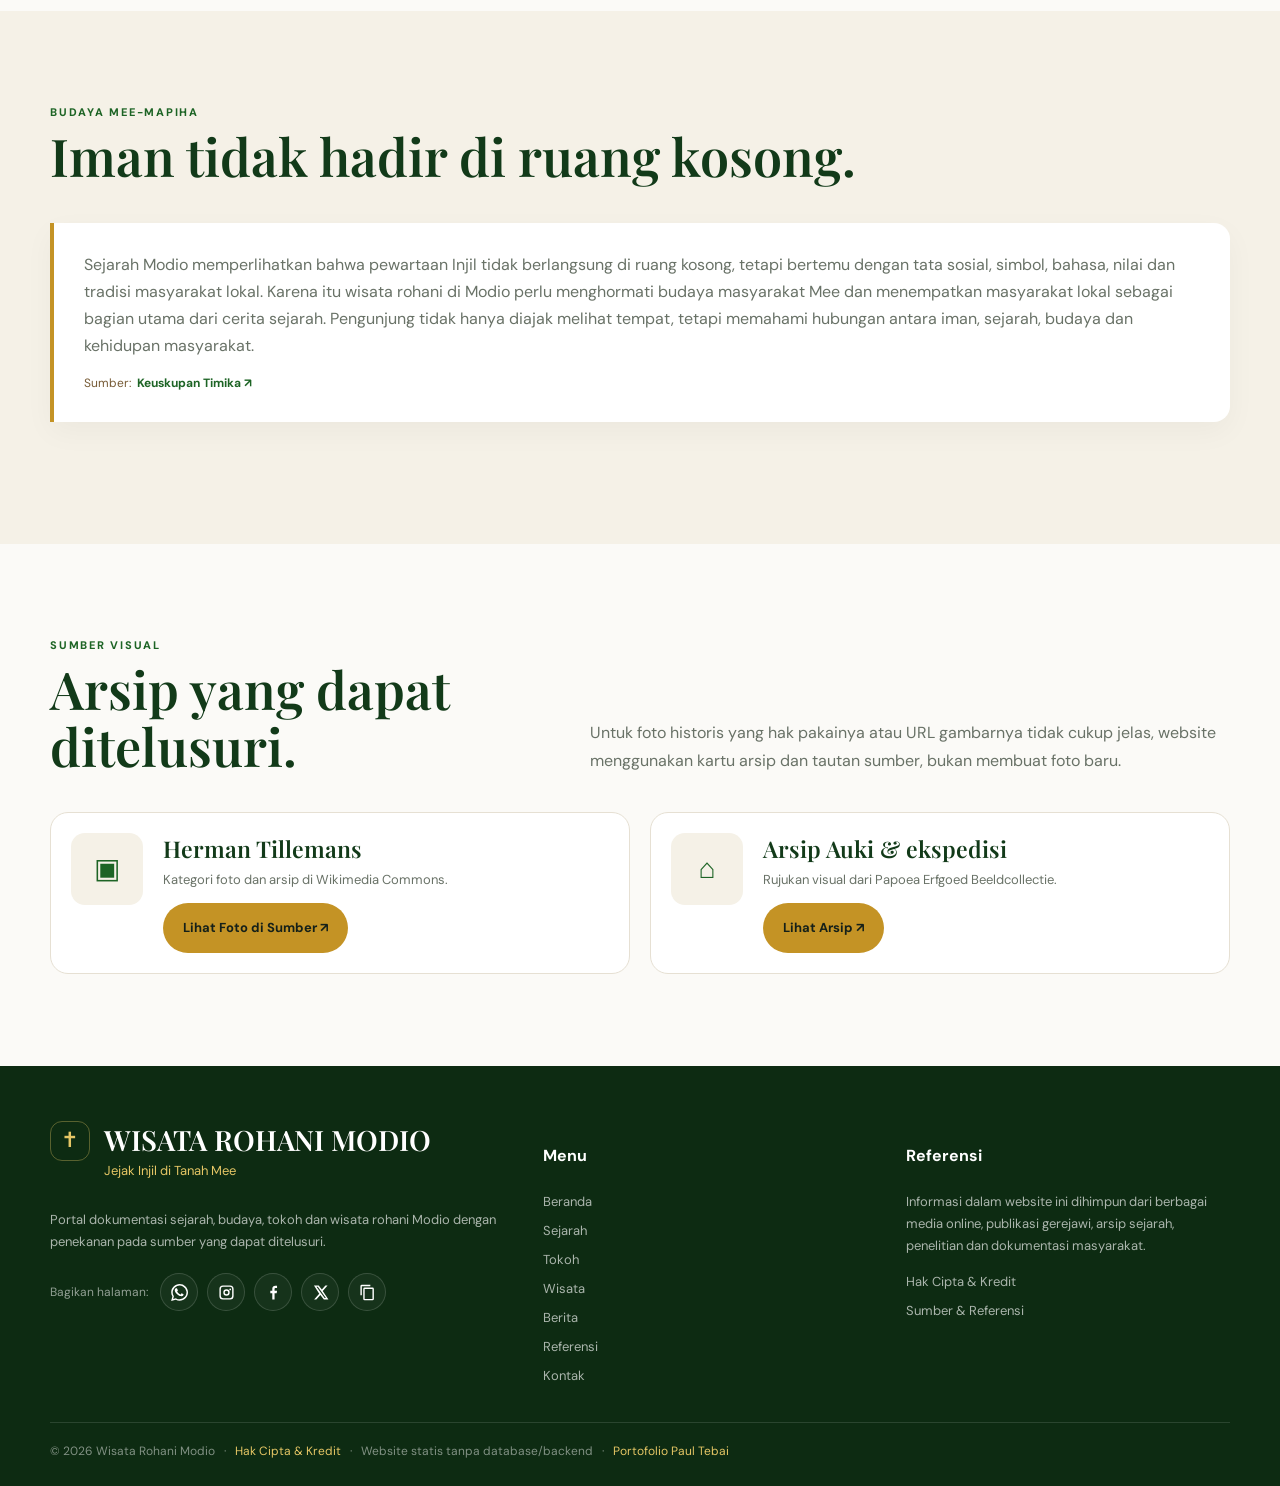
==== commit 3b1235cb: "Update index.html" ====
--- a/index.html
+++ b/index.html
@@ -17,7 +17,7 @@
 </head><a class="skip-link" href="#main">Lewati ke konten</a>
 <header class="site-header"><div class="container navbar">
 <a class="brand" href="index.html" aria-label="Wisata Rohani Modio, Beranda">
-  <span class="brand-mark" aria-hidden="true">✝</span><span><span class="brand-title">WISATA ROHANI<br>MODIO</span><span class="brand-sub">Jejak Injil di Tanah Mee</span></span>
+  <span class="brand-mark" aria-hidden="true">✝</span><span><span class="brand-title">WISATA ROHANI<br>MODIO</span><span class="brand-sub">Jejak Injil di Mepago</span></span>
 </a>
 <nav class="nav-links" aria-label="Navigasi utama">
   <a data-page="index.html" href="index.html">Beranda</a>
@@ -32,7 +32,11 @@
 </nav><a class="nav-cta" href="kontak.html">Rencanakan Ziarah</a><button class="menu-toggle" aria-label="Buka menu" aria-expanded="false">☰</button>
 </div></header>
 <main id="main">
-<section class="hero"><div class="container hero-inner reveal">
+<section class="hero">
+  <video autoplay loop muted playsinline class="video-bg">
+    <source src="nama-video-anda.mp4" type="video/mp4">
+  </video>
+<div class="container hero-inner reveal">
 <div class="eyebrow">Selamat Datang di</div><h1>WISATA ROHANI<br><span>MODIO</span></h1>
 <p>Menelusuri Jejak Injil, Iman, Sejarah dan Budaya di Mepago.</p>
 <div class="hero-actions"><a class="btn btn-primary" href="sejarah.html">Jelajahi Sejarah</a><a class="btn btn-light" href="kontak.html">Rencanakan Ziarah</a></div>
